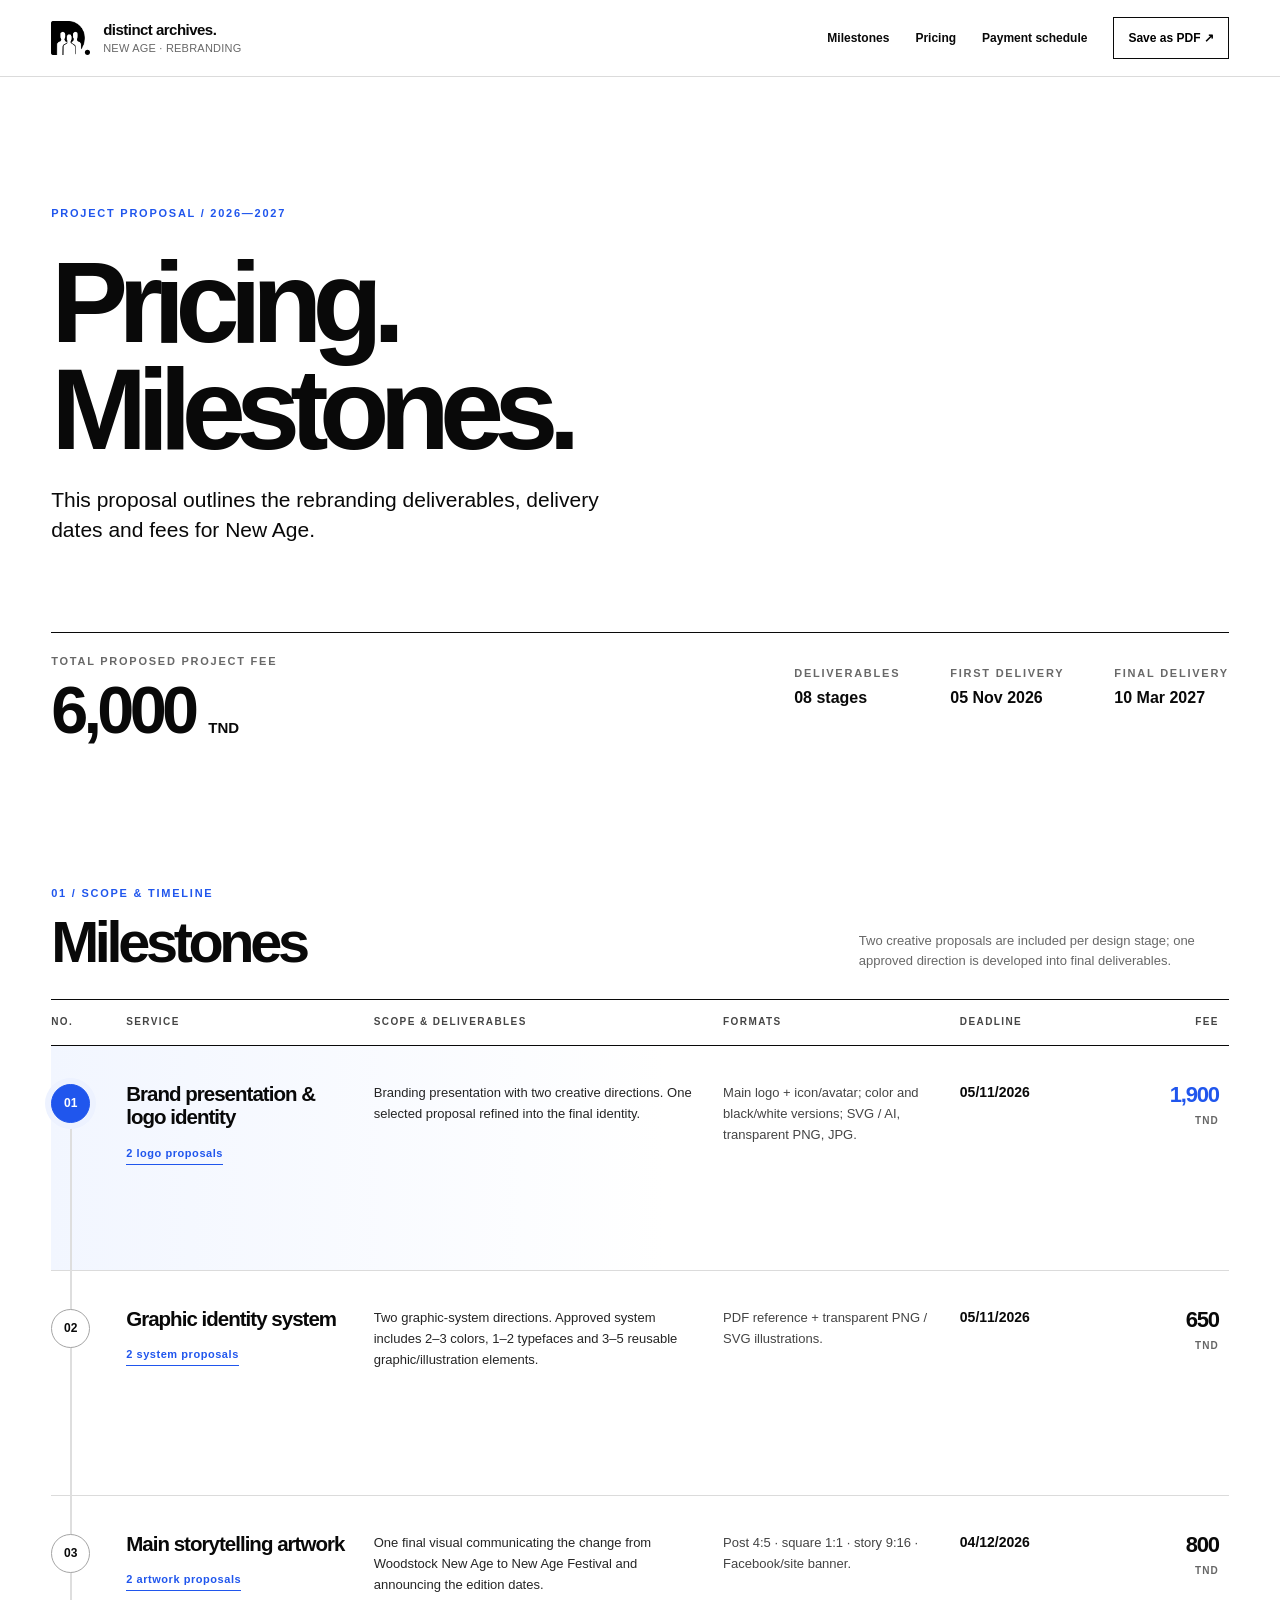
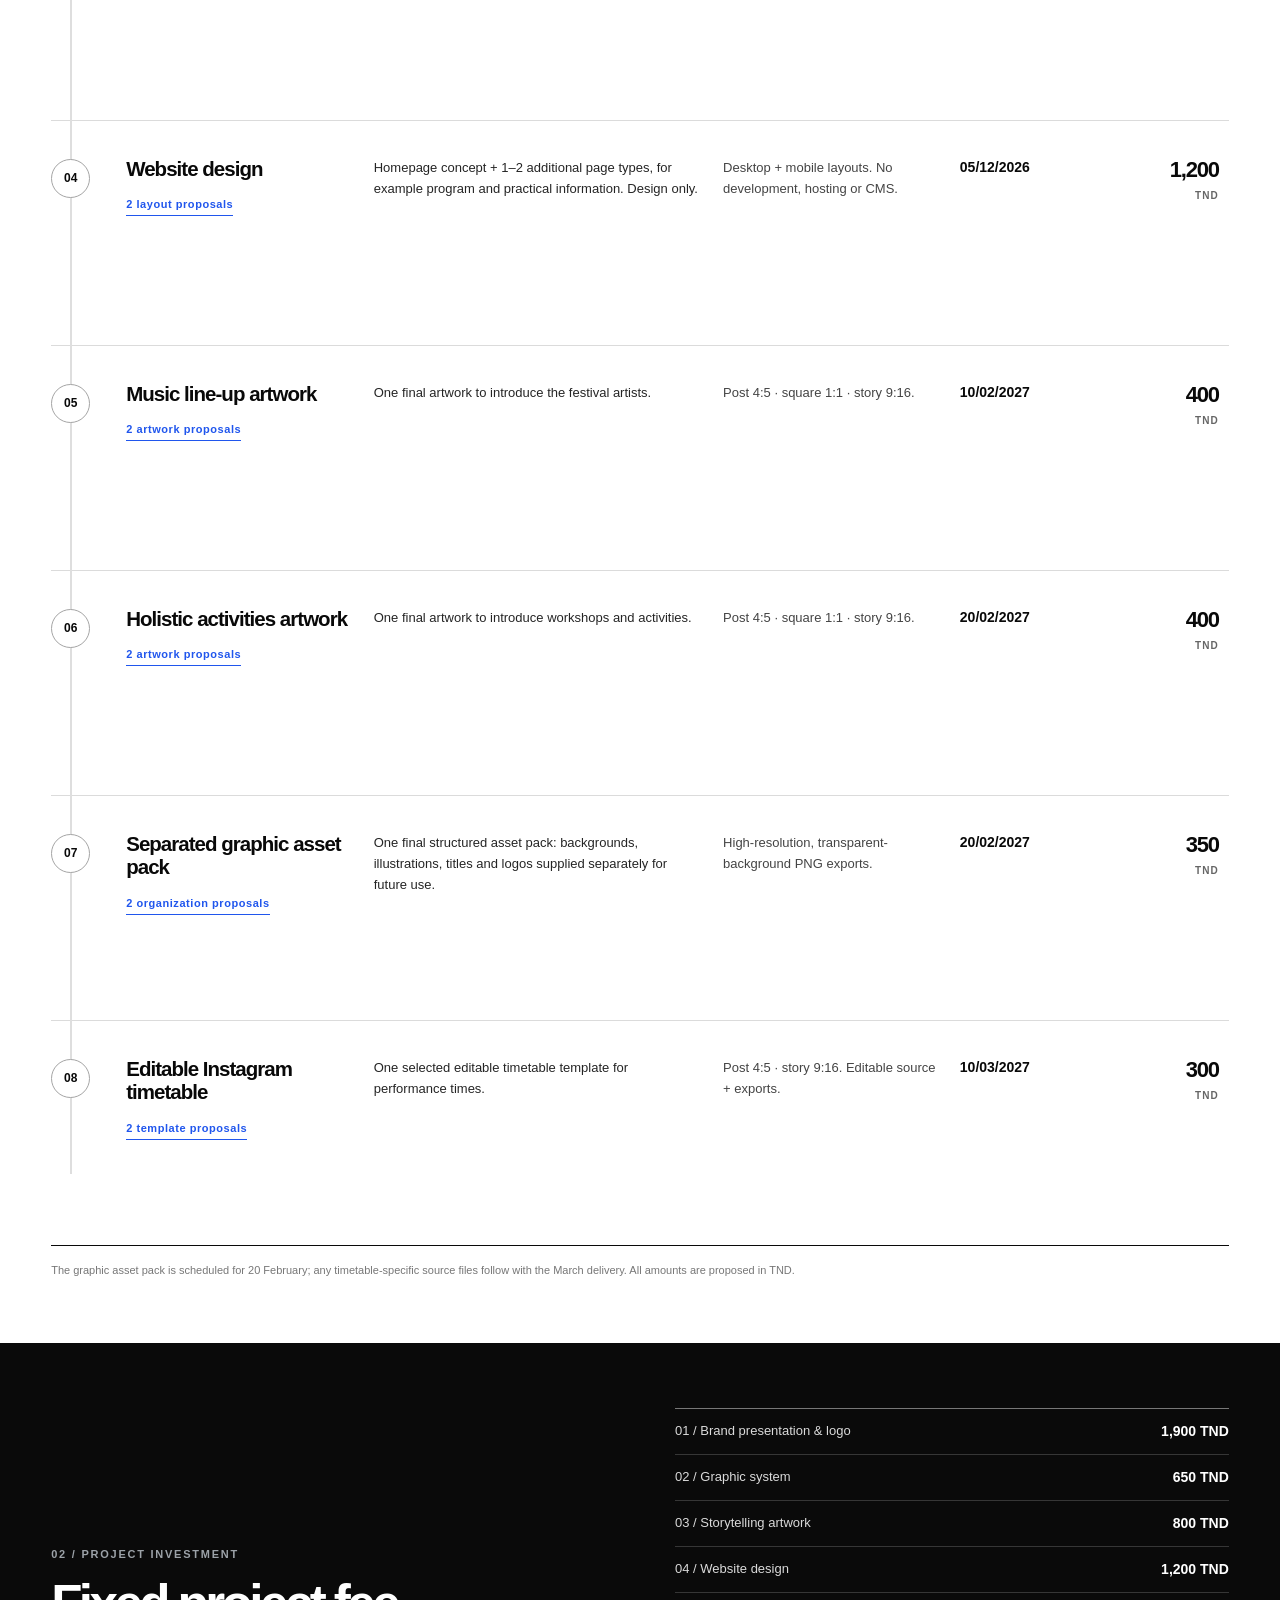
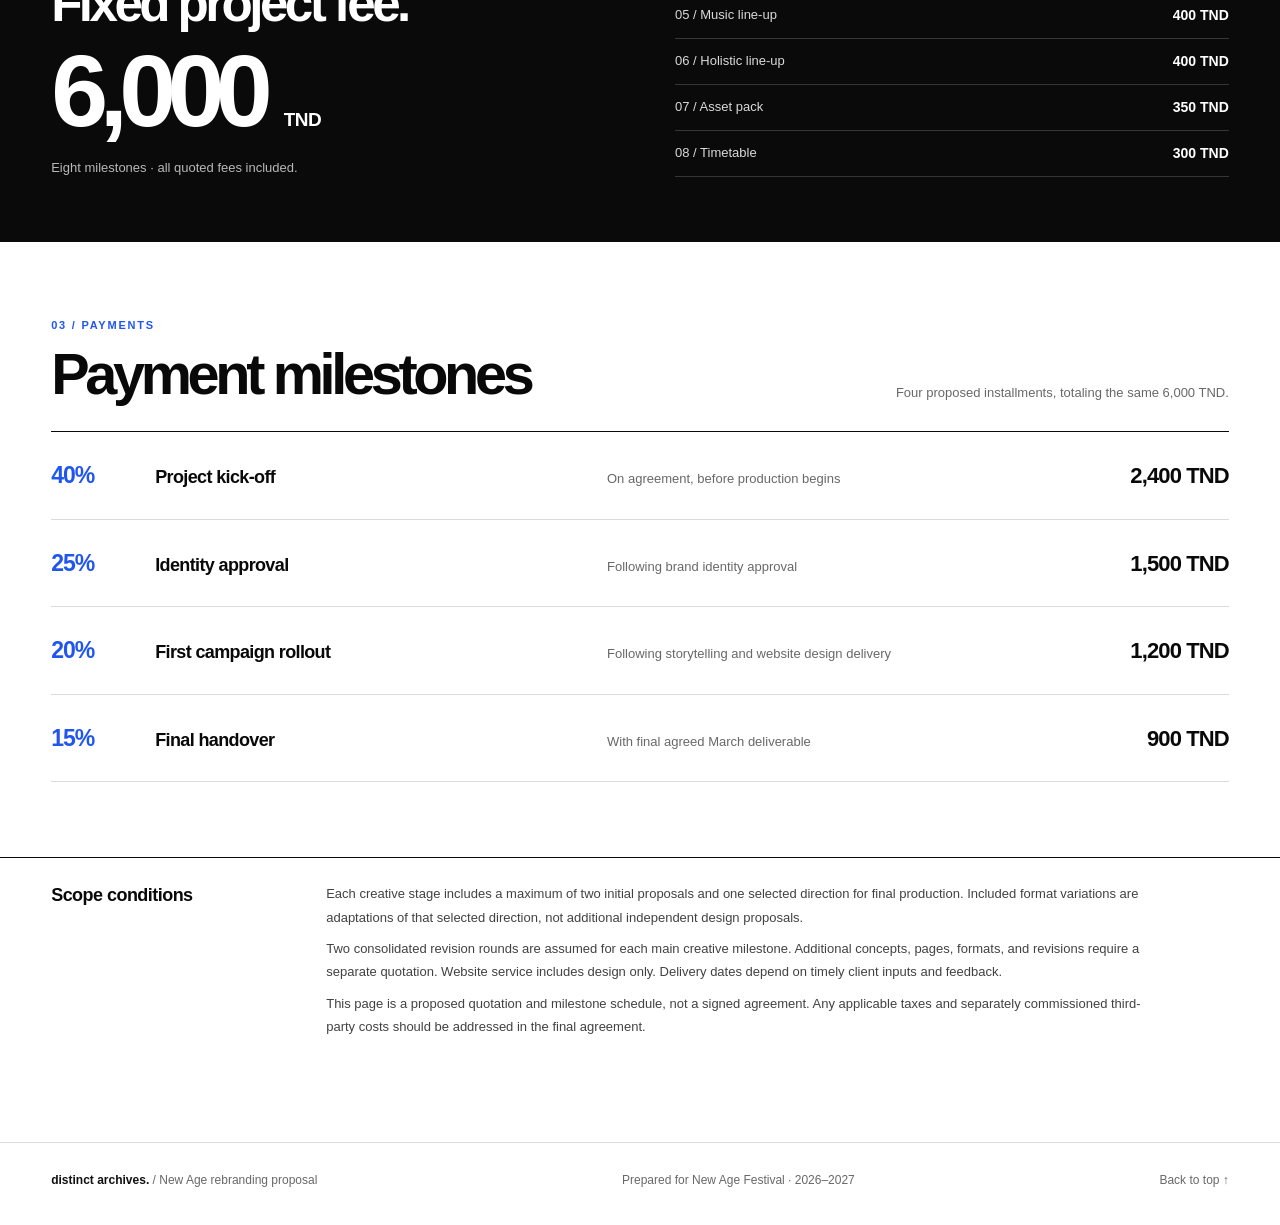
==== new-age/index.html @ c5c5fa71 "Publish New Age client quotation and milestone timeline" ====
<!doctype html>
<html lang="en">
<head>
<meta charset="utf-8">
<meta name="viewport" content="width=device-width, initial-scale=1">
<meta name="theme-color" content="#ffffff">
<meta name="description" content="New Age rebranding project — quotation, eight milestones, deliverables, and payment schedule.">
<title>New Age — Pricing & Milestones | Distinct Archives</title>
<style>
:root{--ink:#090909;--white:#fff;--grey:#686868;--rule:#dbdbdb;--pale:#f7f7f7;--blue:#2056ed;--bluep:#eef3ff;--max:1390px}
*{box-sizing:border-box}html{scroll-behavior:smooth}body{margin:0;background:var(--white);color:var(--ink);font:15px/1.5 -apple-system,BlinkMacSystemFont,"Segoe UI",Arial,sans-serif;-webkit-font-smoothing:antialiased}a{color:inherit;text-decoration:none}a:focus-visible,button:focus-visible{outline:3px solid var(--blue);outline-offset:4px}button{font:inherit;cursor:pointer} .container{max-width:var(--max);padding:0 clamp(20px,4vw,58px);margin:0 auto}
.top{position:sticky;top:0;z-index:30;background:rgba(255,255,255,.96);backdrop-filter:blur(14px);border-bottom:1px solid var(--rule)}.top-inner{height:76px;display:flex;align-items:center;justify-content:space-between;gap:24px}.identity{display:flex;align-items:center;gap:13px;min-width:0}.logo{width:39px;height:39px;object-fit:contain}.identity-title{font-size:15px;font-weight:750;letter-spacing:-.035em;line-height:1.18}.identity-title small{display:block;color:var(--grey);font-weight:500;font-size:11px;letter-spacing:.02em;margin-top:3px}.toplinks{display:flex;align-items:center;gap:26px;font-size:12px;font-weight:650}.toplinks a:hover{color:var(--blue)}.outline-button{border:1px solid var(--ink);background:white;border-radius:0;padding:11px 14px;font-size:12px;font-weight:700}.outline-button:hover{background:var(--ink);color:white}
.hero{padding:clamp(65px,10vw,134px) 0 72px}.upper{font-size:11px;letter-spacing:.16em;font-weight:800;text-transform:uppercase}.blue{color:var(--blue)}.hero h1{font-size:clamp(58px,9vw,130px);line-height:.93;letter-spacing:-.085em;font-weight:780;margin:27px 0 22px}.intro{font-size:clamp(16px,2vw,21px);line-height:1.45;max-width:580px;margin:0}.hero-bottom{border-top:1px solid var(--ink);display:flex;align-items:stretch;justify-content:space-between;gap:25px;margin-top:86px;padding-top:20px}.hero-total strong{display:block;font-size:clamp(37px,5.2vw,73px);font-weight:780;letter-spacing:-.07em;line-height:1.02;margin-top:8px}.hero-total small{font-size:15px;letter-spacing:0;font-weight:600}.hero-meta{display:flex;gap:50px;padding-top:12px}.hero-meta strong{font-size:16px;display:block;margin-top:5px}.muted{color:var(--grey)}
.section{padding:68px 0 65px}.section-header{display:flex;align-items:end;justify-content:space-between;gap:24px;margin-bottom:28px}.section-header h2{font-size:clamp(35px,4.5vw,63px);line-height:1;letter-spacing:-.075em;font-weight:760;margin:12px 0 0}.section-header .hint{max-width:370px;font-size:13px;line-height:1.55;margin:0;color:var(--grey)}
.roadmap{border-top:1px solid var(--ink)}.table-head{display:grid;grid-template-columns:55px minmax(150px,1.05fr) minmax(210px,1.52fr) minmax(170px,1fr) 122px 117px;gap:20px;padding:15px 10px 16px 0;border-bottom:1px solid var(--ink);font-size:10px;line-height:1.35;letter-spacing:.14em;text-transform:uppercase;font-weight:800;color:#454545;position:sticky;top:76px;background:#fff;z-index:16}.table-head span:last-child{text-align:right}
.steps{position:relative}.steps:before{content:"";position:absolute;top:45px;left:19px;bottom:72px;width:2px;background:#dedede}.progress-track{position:absolute;top:45px;left:19px;width:2px;height:0;background:var(--blue);transition:height .12s linear;z-index:1}.milestone{display:grid;grid-template-columns:55px minmax(150px,1.05fr) minmax(210px,1.52fr) minmax(170px,1fr) 122px 117px;gap:20px;padding:36px 10px 38px 0;min-height:225px;align-items:start;border-bottom:1px solid var(--rule);scroll-margin-top:128px;transition:background .25s ease}.milestone.active{background:linear-gradient(90deg,#f2f6ff 0%,white 52%)}.milestone:last-child{border-bottom:1px solid var(--ink)}.step-no{position:relative;display:flex;align-items:start;justify-content:start;z-index:2;padding-top:2px}.step-dot{border:1.5px solid #a5a5a5;width:39px;height:39px;border-radius:50%;display:flex;align-items:center;justify-content:center;background:#fff;font-weight:750;font-size:12px;transition:all .25s}.milestone.active .step-dot{background:var(--blue);color:#fff;border-color:var(--blue);box-shadow:0 0 0 6px #edf2ff}.step-title{font-size:clamp(18px,1.6vw,23px);line-height:1.16;letter-spacing:-.047em;font-weight:750;margin:0 0 12px}.proposal-label{display:inline-block;color:var(--blue);font-size:11px;letter-spacing:.05em;font-weight:750;border-bottom:1px solid var(--blue);padding-bottom:2px}.step-copy{font-size:13px;line-height:1.65;color:#252525;margin:0}.step-copy p{margin:0 0 9px}.step-copy p:last-child{margin-bottom:0}.format-copy{font-size:13px;line-height:1.65;color:#444}.date{font-size:14px;font-weight:700;font-variant-numeric:tabular-nums}.fee{text-align:right;font-variant-numeric:tabular-nums;font-size:22px;line-height:1.2;letter-spacing:-.055em;font-weight:780}.fee small{display:block;font-size:10px;letter-spacing:.11em;color:#666;font-weight:650;margin-top:7px}.milestone.active .fee{color:var(--blue)}.small-note{font-size:11px;color:#777;margin:16px 0 0}
.budget{padding:65px 0;background:#0a0a0a;color:#fff}.budget .upper{color:#9ca2a8}.budget-inner{display:grid;grid-template-columns:1fr 1fr;gap:70px;align-items:end}.budget h2{font-size:clamp(35px,4vw,55px);letter-spacing:-.07em;font-weight:750;line-height:1.02;margin:15px 0 10px}.budget-number{font-size:clamp(65px,8vw,110px);font-weight:800;letter-spacing:-.085em;line-height:1}.budget-number small{font-size:19px;letter-spacing:-.025em}.budget .subtitle{color:#b8b8b8;font-size:13px;margin:15px 0 0}.budget-items{border-top:1px solid #777}.budget-item{display:flex;justify-content:space-between;gap:24px;padding:12px 0;border-bottom:1px solid #363636;font-size:13px}.budget-item strong{font-size:14px;white-space:nowrap}.budget-item span:first-child{color:#dadada}
.payments{padding:75px 0}.pay-grid{border-top:1px solid var(--ink)}.payrow{display:grid;grid-template-columns:80px 1fr 1fr 170px;gap:24px;align-items:baseline;padding:26px 0;border-bottom:1px solid var(--rule)}.paypct{font-size:23px;font-weight:750;letter-spacing:-.045em;color:var(--blue)}.payname{font-size:18px;font-weight:750;letter-spacing:-.035em}.paydesc{font-size:13px;color:var(--grey)}.payamount{text-align:right;font-size:22px;font-weight:750;letter-spacing:-.04em;font-variant-numeric:tabular-nums}.terms{padding:0 0 95px}.terms .container{border-top:1px solid var(--ink);padding-top:24px}.terms-row{display:grid;grid-template-columns:240px 1fr;gap:35px}.terms-title{font-size:18px;font-weight:750;letter-spacing:-.03em}.terms-body{color:#424242;max-width:820px;font-size:13px;line-height:1.8}.terms-body p{margin:0 0 8px}.footer{border-top:1px solid var(--rule);padding:28px 0 36px;font-size:12px;color:var(--grey)}.footer-inner{display:flex;justify-content:space-between;flex-wrap:wrap;gap:15px}.footer strong{color:#111}.footer a:hover{color:var(--blue)}
@media(max-width:1100px){.table-head,.milestone{grid-template-columns:45px minmax(130px,1.02fr) minmax(180px,1.48fr) minmax(145px,1fr) 100px 95px;gap:12px}.fee{font-size:19px}.steps:before,.progress-track{left:18px}.step-dot{width:36px;height:36px}}
@media(max-width:800px){.toplinks a{display:none}.hero{padding:78px 0 54px}.hero-bottom{margin-top:53px;flex-direction:column;gap:19px}.hero-meta{gap:22px}.table-head{display:none}.milestone{grid-template-columns:48px minmax(0,1fr) 125px;grid-template-areas:"no name price" "no details details" "no formats date";min-height:0;gap:12px 14px;padding:26px 0}.step-no{grid-area:no}.step-name{grid-area:name}.step-details{grid-area:details}.step-formats{grid-area:formats}.step-date{grid-area:date;text-align:right}.step-title{font-size:21px}.fee{grid-area:price;font-size:21px}.steps:before,.progress-track{left:18px}.step-dot{width:37px;height:37px}.date{font-size:13px}.section-header{align-items:start}.budget-inner{grid-template-columns:1fr;gap:30px}.payrow{grid-template-columns:65px 1fr 110px;gap:12px}.paydesc{grid-column:2;grid-row:2}.payamount{grid-column:3;grid-row:1/3}.terms-row{grid-template-columns:1fr;gap:13px}}
@media(max-width:480px){.container{padding:0 18px}.identity-title{font-size:13px}.outline-button{padding:9px;font-size:10px}.hero h1{font-size:clamp(46px,12vw,67px)}.hero-meta{flex-wrap:wrap}.section{padding:53px 0}.section-header{display:block}.section-header .hint{margin-top:12px}.milestone{grid-template-columns:44px minmax(0,1fr) 91px;column-gap:9px}.step-title{font-size:19px}.step-copy,.format-copy{font-size:12px}.fee{font-size:17px}.payrow{grid-template-columns:56px 1fr 85px;gap:9px}.payamount{font-size:16px}.payname{font-size:16px}.budget-number{font-size:67px}}
@media(prefers-reduced-motion:reduce){html{scroll-behavior:auto}.progress-track,.step-dot,.milestone{transition:none}}
@media print{.top,.outline-button{display:none!important}.hero{padding:15px 0 26px}.hero h1{font-size:54px}.hero-bottom{margin-top:22px}.section{padding:15px 0}.section-header h2{font-size:32px}.table-head{position:static}.milestone{break-inside:avoid;min-height:0;padding:14px 0}.budget{print-color-adjust:exact;-webkit-print-color-adjust:exact;padding:20px 0}.payments{padding:22px 0}.terms{padding:12px 0}.steps:before,.progress-track{display:none}.footer{padding:12px 0}.proposal-label{color:var(--ink)}body{font-size:12px}}
</style>
</head>
<body>
<header class="top"><div class="container top-inner"><a class="identity" href="#top" aria-label="Distinct Archives — New Age proposal"><img class="logo" src="[data-uri]" alt="Distinct Archives logo"><span class="identity-title">distinct archives.<small>NEW AGE · REBRANDING</small></span></a><nav class="toplinks" aria-label="Sections"><a href="#milestones">Milestones</a><a href="#investment">Pricing</a><a href="#payments">Payment schedule</a><button class="outline-button" type="button" onclick="window.print()">Save as PDF ↗</button></nav></div></header>
<main id="top">
<section class="hero"><div class="container"><div class="upper blue">Project proposal / 2026—2027</div><h1>Pricing.<br>Milestones.</h1><p class="intro">This proposal outlines the rebranding deliverables, delivery dates and fees for New Age.</p><div class="hero-bottom"><div class="hero-total"><div class="upper muted">Total proposed project fee</div><strong>6,000 <small>TND</small></strong></div><div class="hero-meta"><div><div class="upper muted">Deliverables</div><strong>08 stages</strong></div><div><div class="upper muted">First delivery</div><strong>05 Nov 2026</strong></div><div><div class="upper muted">Final delivery</div><strong>10 Mar 2027</strong></div></div></div></div></section>
<section class="section" id="milestones"><div class="container"><div class="section-header"><div><div class="upper blue">01 / Scope & timeline</div><h2>Milestones</h2></div><p class="hint">Two creative proposals are included per design stage; one approved direction is developed into final deliverables.</p></div>
<div class="roadmap"><div class="table-head" aria-hidden="true"><span>No.</span><span>Service</span><span>Scope &amp; deliverables</span><span>Formats</span><span>Deadline</span><span>Fee</span></div><div class="steps" id="steps"><div class="progress-track" id="progressTrack" aria-hidden="true"></div>
<article class="milestone" id="m01"><div class="step-no"><div class="step-dot">01</div></div><div class="step-name"><h3 class="step-title">Brand presentation & logo identity</h3><span class="proposal-label">2 logo proposals</span></div><div class="step-details step-copy"><p>Branding presentation with two creative directions. One selected proposal refined into the final identity.</p></div><div class="step-formats format-copy">Main logo + icon/avatar; color and black/white versions; SVG / AI, transparent PNG, JPG.</div><div class="step-date date">05/11/2026</div><div class="fee">1,900<small>TND</small></div></article>
<article class="milestone" id="m02"><div class="step-no"><div class="step-dot">02</div></div><div class="step-name"><h3 class="step-title">Graphic identity system</h3><span class="proposal-label">2 system proposals</span></div><div class="step-details step-copy"><p>Two graphic-system directions. Approved system includes 2–3 colors, 1–2 typefaces and 3–5 reusable graphic/illustration elements.</p></div><div class="step-formats format-copy">PDF reference + transparent PNG / SVG illustrations.</div><div class="step-date date">05/11/2026</div><div class="fee">650<small>TND</small></div></article>
<article class="milestone" id="m03"><div class="step-no"><div class="step-dot">03</div></div><div class="step-name"><h3 class="step-title">Main storytelling artwork</h3><span class="proposal-label">2 artwork proposals</span></div><div class="step-details step-copy"><p>One final visual communicating the change from Woodstock New Age to New Age Festival and announcing the edition dates.</p></div><div class="step-formats format-copy">Post 4:5 · square 1:1 · story 9:16 · Facebook/site banner.</div><div class="step-date date">04/12/2026</div><div class="fee">800<small>TND</small></div></article>
<article class="milestone" id="m04"><div class="step-no"><div class="step-dot">04</div></div><div class="step-name"><h3 class="step-title">Website design</h3><span class="proposal-label">2 layout proposals</span></div><div class="step-details step-copy"><p>Homepage concept + 1–2 additional page types, for example program and practical information. Design only.</p></div><div class="step-formats format-copy">Desktop + mobile layouts. No development, hosting or CMS.</div><div class="step-date date">05/12/2026</div><div class="fee">1,200<small>TND</small></div></article>
<article class="milestone" id="m05"><div class="step-no"><div class="step-dot">05</div></div><div class="step-name"><h3 class="step-title">Music line-up artwork</h3><span class="proposal-label">2 artwork proposals</span></div><div class="step-details step-copy"><p>One final artwork to introduce the festival artists.</p></div><div class="step-formats format-copy">Post 4:5 · square 1:1 · story 9:16.</div><div class="step-date date">10/02/2027</div><div class="fee">400<small>TND</small></div></article>
<article class="milestone" id="m06"><div class="step-no"><div class="step-dot">06</div></div><div class="step-name"><h3 class="step-title">Holistic activities artwork</h3><span class="proposal-label">2 artwork proposals</span></div><div class="step-details step-copy"><p>One final artwork to introduce workshops and activities.</p></div><div class="step-formats format-copy">Post 4:5 · square 1:1 · story 9:16.</div><div class="step-date date">20/02/2027</div><div class="fee">400<small>TND</small></div></article>
<article class="milestone" id="m07"><div class="step-no"><div class="step-dot">07</div></div><div class="step-name"><h3 class="step-title">Separated graphic asset pack</h3><span class="proposal-label">2 organization proposals</span></div><div class="step-details step-copy"><p>One final structured asset pack: backgrounds, illustrations, titles and logos supplied separately for future use.</p></div><div class="step-formats format-copy">High-resolution, transparent-background PNG exports.</div><div class="step-date date">20/02/2027</div><div class="fee">350<small>TND</small></div></article>
<article class="milestone" id="m08"><div class="step-no"><div class="step-dot">08</div></div><div class="step-name"><h3 class="step-title">Editable Instagram timetable</h3><span class="proposal-label">2 template proposals</span></div><div class="step-details step-copy"><p>One selected editable timetable template for performance times.</p></div><div class="step-formats format-copy">Post 4:5 · story 9:16. Editable source + exports.</div><div class="step-date date">10/03/2027</div><div class="fee">300<small>TND</small></div></article>
</div></div><p class="small-note">The graphic asset pack is scheduled for 20 February; any timetable-specific source files follow with the March delivery. All amounts are proposed in TND.</p></div></section>
<section class="budget" id="investment"><div class="container budget-inner"><div><div class="upper">02 / Project investment</div><h2>Fixed project fee.</h2><div class="budget-number">6,000 <small>TND</small></div><p class="subtitle">Eight milestones · all quoted fees included.</p></div><div class="budget-items"><div class="budget-item"><span>01 / Brand presentation & logo</span><strong>1,900 TND</strong></div><div class="budget-item"><span>02 / Graphic system</span><strong>650 TND</strong></div><div class="budget-item"><span>03 / Storytelling artwork</span><strong>800 TND</strong></div><div class="budget-item"><span>04 / Website design</span><strong>1,200 TND</strong></div><div class="budget-item"><span>05 / Music line-up</span><strong>400 TND</strong></div><div class="budget-item"><span>06 / Holistic line-up</span><strong>400 TND</strong></div><div class="budget-item"><span>07 / Asset pack</span><strong>350 TND</strong></div><div class="budget-item"><span>08 / Timetable</span><strong>300 TND</strong></div></div></div></section>
<section class="payments" id="payments"><div class="container"><div class="section-header"><div><div class="upper blue">03 / Payments</div><h2>Payment milestones</h2></div><p class="hint">Four proposed installments, totaling the same 6,000 TND.</p></div><div class="pay-grid"><div class="payrow"><div class="paypct">40%</div><div class="payname">Project kick-off</div><div class="paydesc">On agreement, before production begins</div><div class="payamount">2,400 TND</div></div><div class="payrow"><div class="paypct">25%</div><div class="payname">Identity approval</div><div class="paydesc">Following brand identity approval</div><div class="payamount">1,500 TND</div></div><div class="payrow"><div class="paypct">20%</div><div class="payname">First campaign rollout</div><div class="paydesc">Following storytelling and website design delivery</div><div class="payamount">1,200 TND</div></div><div class="payrow"><div class="paypct">15%</div><div class="payname">Final handover</div><div class="paydesc">With final agreed March deliverable</div><div class="payamount">900 TND</div></div></div></div></section>
<section class="terms" id="terms"><div class="container"><div class="terms-row"><div class="terms-title">Scope conditions</div><div class="terms-body"><p>Each creative stage includes a maximum of two initial proposals and one selected direction for final production. Included format variations are adaptations of that selected direction, not additional independent design proposals.</p><p>Two consolidated revision rounds are assumed for each main creative milestone. Additional concepts, pages, formats, and revisions require a separate quotation. Website service includes design only. Delivery dates depend on timely client inputs and feedback.</p><p>This page is a proposed quotation and milestone schedule, not a signed agreement. Any applicable taxes and separately commissioned third-party costs should be addressed in the final agreement.</p></div></div></div></section>
</main><footer class="footer"><div class="container footer-inner"><span><strong>distinct archives.</strong> / New Age rebranding proposal</span><span>Prepared for New Age Festival · 2026–2027</span><a href="#top">Back to top ↑</a></div></footer>
<script>
(function(){
const milestones=Array.from(document.querySelectorAll('.milestone'));
const track=document.getElementById('progressTrack');
const wrapper=document.getElementById('steps');
function update(){
  const focus=Math.min(window.innerHeight*.46,400);
  let active=0;
  for(let i=0;i<milestones.length;i++) {if(milestones[i].getBoundingClientRect().top<=focus)active=i;}
  if(milestones[0].getBoundingClientRect().top>focus)active=0;
  milestones.forEach((el,i)=>el.classList.toggle('active',i===active));
  const top=wrapper.getBoundingClientRect().top+window.scrollY;
  const first=milestones[0].querySelector('.step-dot');
  const activeDot=milestones[active].querySelector('.step-dot');
  const fy=(first.getBoundingClientRect().top+window.scrollY+first.offsetHeight/2)-top;
  const ay=(activeDot.getBoundingClientRect().top+window.scrollY+activeDot.offsetHeight/2)-top;
  track.style.top=fy+'px';
  track.style.height=Math.max(0,ay-fy)+'px';
}
let pending=false;
function schedule(){if(pending)return;pending=true;requestAnimationFrame(()=>{update();pending=false;});}
window.addEventListener('scroll',schedule,{passive:true});window.addEventListener('resize',schedule);window.addEventListener('load',update);update();
})();
</script>
</body></html>
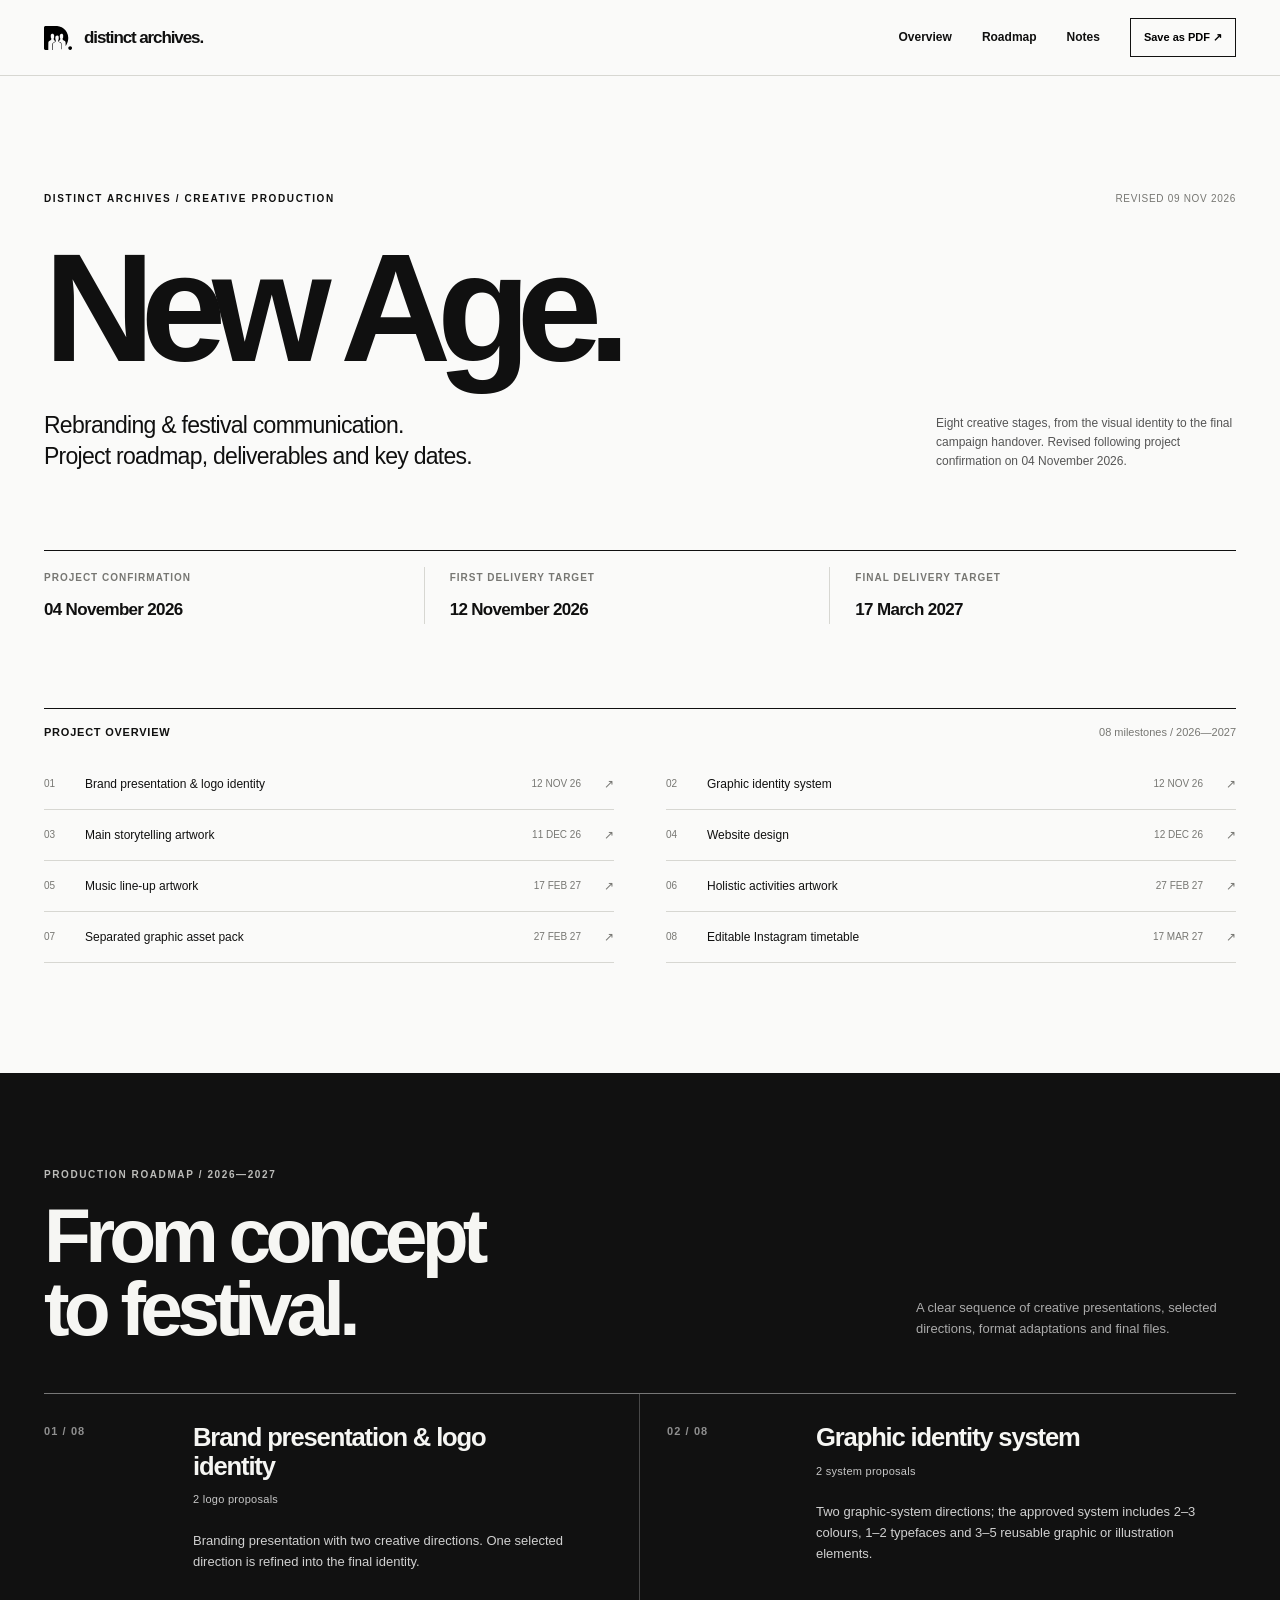
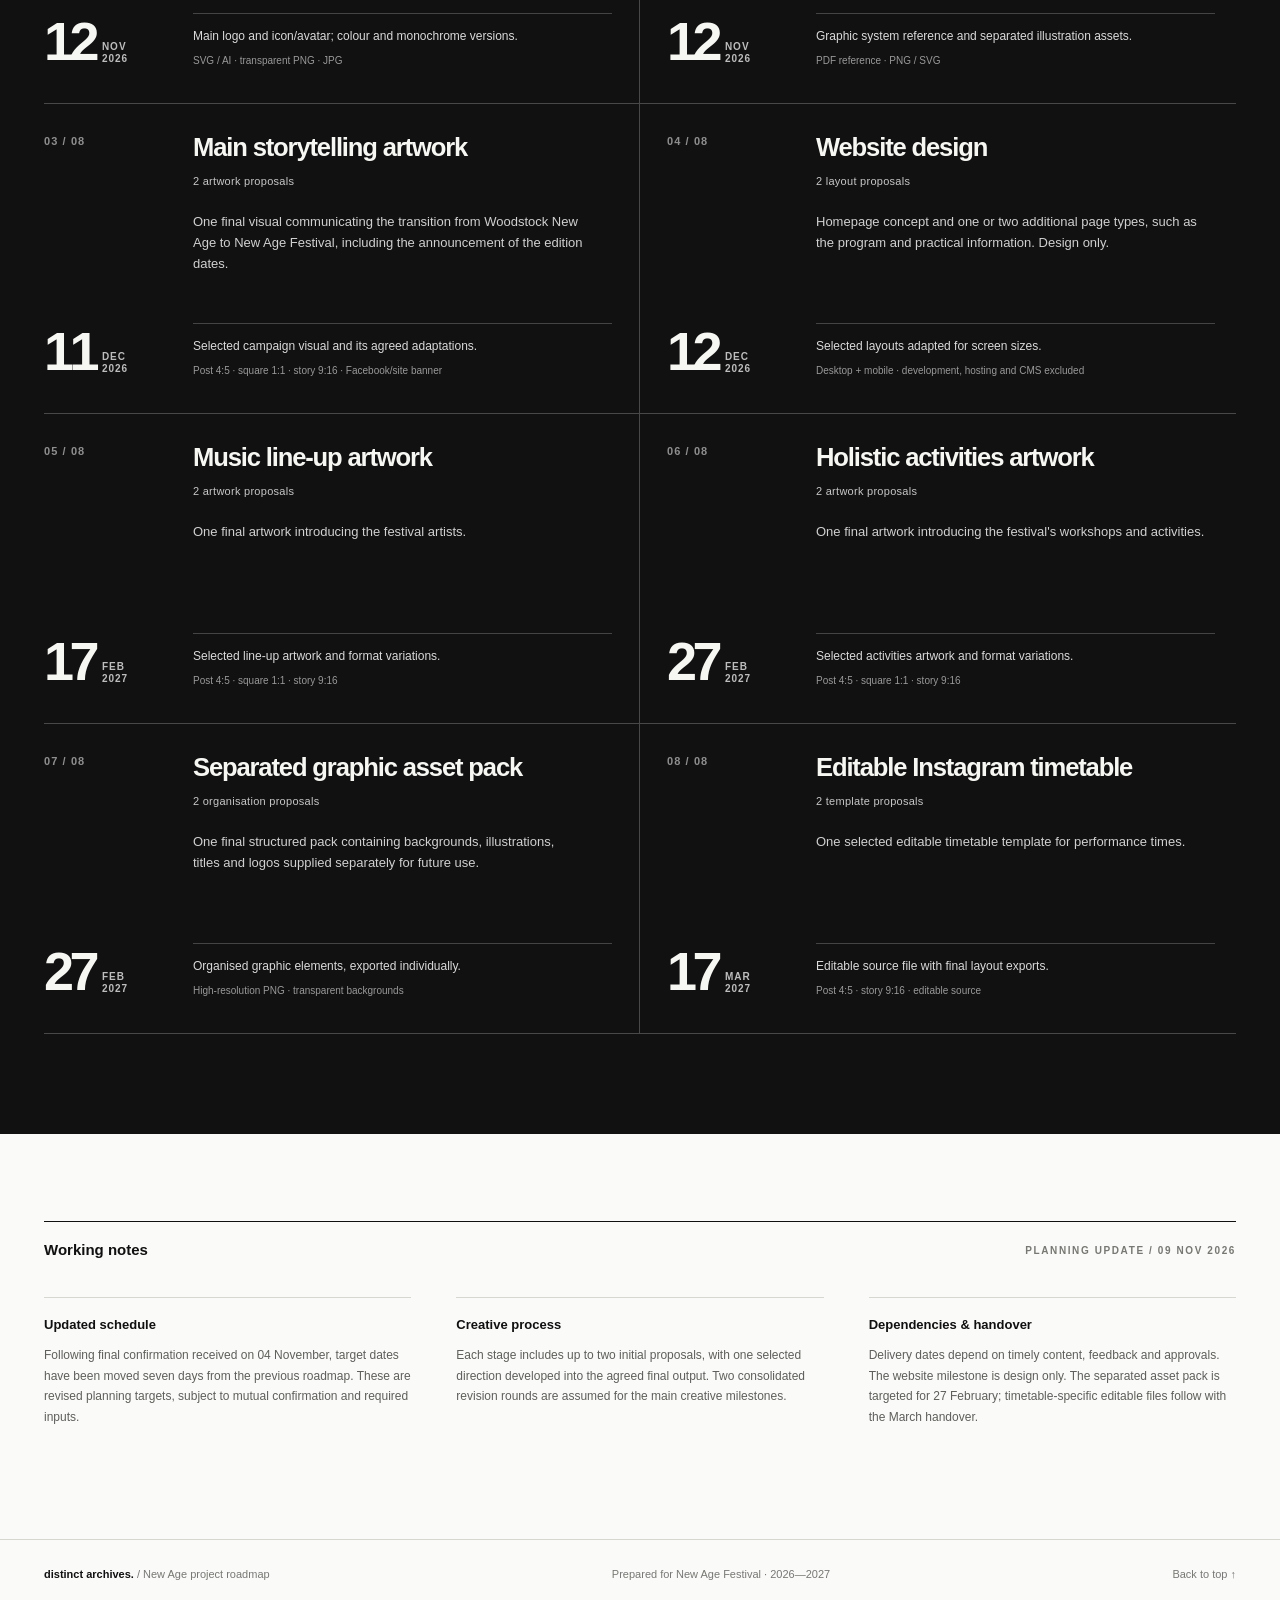
==== commit 9e645c92: "Replace New Age quotation with price-free revised 8-stage timeline inspired by Ricche le Mura layout" ====
--- a/new-age/index.html
+++ b/new-age/index.html
@@ -2,68 +2,90 @@
 <html lang="en">
 <head>
 <meta charset="utf-8">
-<meta name="viewport" content="width=device-width, initial-scale=1">
-<meta name="theme-color" content="#ffffff">
-<meta name="description" content="New Age rebranding project — quotation, eight milestones, deliverables, and payment schedule.">
-<title>New Age — Pricing & Milestones | Distinct Archives</title>
+<meta name="viewport" content="width=device-width,initial-scale=1,viewport-fit=cover">
+<meta name="theme-color" content="#fafaf9">
+<meta name="robots" content="noindex,nofollow">
+<meta name="description" content="New Age Festival rebranding — revised production roadmap and creative delivery milestones, 2026–2027.">
+<title>New Age — Project Roadmap | Distinct Archives</title>
 <style>
-:root{--ink:#090909;--white:#fff;--grey:#686868;--rule:#dbdbdb;--pale:#f7f7f7;--blue:#2056ed;--bluep:#eef3ff;--max:1390px}
-*{box-sizing:border-box}html{scroll-behavior:smooth}body{margin:0;background:var(--white);color:var(--ink);font:15px/1.5 -apple-system,BlinkMacSystemFont,"Segoe UI",Arial,sans-serif;-webkit-font-smoothing:antialiased}a{color:inherit;text-decoration:none}a:focus-visible,button:focus-visible{outline:3px solid var(--blue);outline-offset:4px}button{font:inherit;cursor:pointer} .container{max-width:var(--max);padding:0 clamp(20px,4vw,58px);margin:0 auto}
-.top{position:sticky;top:0;z-index:30;background:rgba(255,255,255,.96);backdrop-filter:blur(14px);border-bottom:1px solid var(--rule)}.top-inner{height:76px;display:flex;align-items:center;justify-content:space-between;gap:24px}.identity{display:flex;align-items:center;gap:13px;min-width:0}.logo{width:39px;height:39px;object-fit:contain}.identity-title{font-size:15px;font-weight:750;letter-spacing:-.035em;line-height:1.18}.identity-title small{display:block;color:var(--grey);font-weight:500;font-size:11px;letter-spacing:.02em;margin-top:3px}.toplinks{display:flex;align-items:center;gap:26px;font-size:12px;font-weight:650}.toplinks a:hover{color:var(--blue)}.outline-button{border:1px solid var(--ink);background:white;border-radius:0;padding:11px 14px;font-size:12px;font-weight:700}.outline-button:hover{background:var(--ink);color:white}
-.hero{padding:clamp(65px,10vw,134px) 0 72px}.upper{font-size:11px;letter-spacing:.16em;font-weight:800;text-transform:uppercase}.blue{color:var(--blue)}.hero h1{font-size:clamp(58px,9vw,130px);line-height:.93;letter-spacing:-.085em;font-weight:780;margin:27px 0 22px}.intro{font-size:clamp(16px,2vw,21px);line-height:1.45;max-width:580px;margin:0}.hero-bottom{border-top:1px solid var(--ink);display:flex;align-items:stretch;justify-content:space-between;gap:25px;margin-top:86px;padding-top:20px}.hero-total strong{display:block;font-size:clamp(37px,5.2vw,73px);font-weight:780;letter-spacing:-.07em;line-height:1.02;margin-top:8px}.hero-total small{font-size:15px;letter-spacing:0;font-weight:600}.hero-meta{display:flex;gap:50px;padding-top:12px}.hero-meta strong{font-size:16px;display:block;margin-top:5px}.muted{color:var(--grey)}
-.section{padding:68px 0 65px}.section-header{display:flex;align-items:end;justify-content:space-between;gap:24px;margin-bottom:28px}.section-header h2{font-size:clamp(35px,4.5vw,63px);line-height:1;letter-spacing:-.075em;font-weight:760;margin:12px 0 0}.section-header .hint{max-width:370px;font-size:13px;line-height:1.55;margin:0;color:var(--grey)}
-.roadmap{border-top:1px solid var(--ink)}.table-head{display:grid;grid-template-columns:55px minmax(150px,1.05fr) minmax(210px,1.52fr) minmax(170px,1fr) 122px 117px;gap:20px;padding:15px 10px 16px 0;border-bottom:1px solid var(--ink);font-size:10px;line-height:1.35;letter-spacing:.14em;text-transform:uppercase;font-weight:800;color:#454545;position:sticky;top:76px;background:#fff;z-index:16}.table-head span:last-child{text-align:right}
-.steps{position:relative}.steps:before{content:"";position:absolute;top:45px;left:19px;bottom:72px;width:2px;background:#dedede}.progress-track{position:absolute;top:45px;left:19px;width:2px;height:0;background:var(--blue);transition:height .12s linear;z-index:1}.milestone{display:grid;grid-template-columns:55px minmax(150px,1.05fr) minmax(210px,1.52fr) minmax(170px,1fr) 122px 117px;gap:20px;padding:36px 10px 38px 0;min-height:225px;align-items:start;border-bottom:1px solid var(--rule);scroll-margin-top:128px;transition:background .25s ease}.milestone.active{background:linear-gradient(90deg,#f2f6ff 0%,white 52%)}.milestone:last-child{border-bottom:1px solid var(--ink)}.step-no{position:relative;display:flex;align-items:start;justify-content:start;z-index:2;padding-top:2px}.step-dot{border:1.5px solid #a5a5a5;width:39px;height:39px;border-radius:50%;display:flex;align-items:center;justify-content:center;background:#fff;font-weight:750;font-size:12px;transition:all .25s}.milestone.active .step-dot{background:var(--blue);color:#fff;border-color:var(--blue);box-shadow:0 0 0 6px #edf2ff}.step-title{font-size:clamp(18px,1.6vw,23px);line-height:1.16;letter-spacing:-.047em;font-weight:750;margin:0 0 12px}.proposal-label{display:inline-block;color:var(--blue);font-size:11px;letter-spacing:.05em;font-weight:750;border-bottom:1px solid var(--blue);padding-bottom:2px}.step-copy{font-size:13px;line-height:1.65;color:#252525;margin:0}.step-copy p{margin:0 0 9px}.step-copy p:last-child{margin-bottom:0}.format-copy{font-size:13px;line-height:1.65;color:#444}.date{font-size:14px;font-weight:700;font-variant-numeric:tabular-nums}.fee{text-align:right;font-variant-numeric:tabular-nums;font-size:22px;line-height:1.2;letter-spacing:-.055em;font-weight:780}.fee small{display:block;font-size:10px;letter-spacing:.11em;color:#666;font-weight:650;margin-top:7px}.milestone.active .fee{color:var(--blue)}.small-note{font-size:11px;color:#777;margin:16px 0 0}
-.budget{padding:65px 0;background:#0a0a0a;color:#fff}.budget .upper{color:#9ca2a8}.budget-inner{display:grid;grid-template-columns:1fr 1fr;gap:70px;align-items:end}.budget h2{font-size:clamp(35px,4vw,55px);letter-spacing:-.07em;font-weight:750;line-height:1.02;margin:15px 0 10px}.budget-number{font-size:clamp(65px,8vw,110px);font-weight:800;letter-spacing:-.085em;line-height:1}.budget-number small{font-size:19px;letter-spacing:-.025em}.budget .subtitle{color:#b8b8b8;font-size:13px;margin:15px 0 0}.budget-items{border-top:1px solid #777}.budget-item{display:flex;justify-content:space-between;gap:24px;padding:12px 0;border-bottom:1px solid #363636;font-size:13px}.budget-item strong{font-size:14px;white-space:nowrap}.budget-item span:first-child{color:#dadada}
-.payments{padding:75px 0}.pay-grid{border-top:1px solid var(--ink)}.payrow{display:grid;grid-template-columns:80px 1fr 1fr 170px;gap:24px;align-items:baseline;padding:26px 0;border-bottom:1px solid var(--rule)}.paypct{font-size:23px;font-weight:750;letter-spacing:-.045em;color:var(--blue)}.payname{font-size:18px;font-weight:750;letter-spacing:-.035em}.paydesc{font-size:13px;color:var(--grey)}.payamount{text-align:right;font-size:22px;font-weight:750;letter-spacing:-.04em;font-variant-numeric:tabular-nums}.terms{padding:0 0 95px}.terms .container{border-top:1px solid var(--ink);padding-top:24px}.terms-row{display:grid;grid-template-columns:240px 1fr;gap:35px}.terms-title{font-size:18px;font-weight:750;letter-spacing:-.03em}.terms-body{color:#424242;max-width:820px;font-size:13px;line-height:1.8}.terms-body p{margin:0 0 8px}.footer{border-top:1px solid var(--rule);padding:28px 0 36px;font-size:12px;color:var(--grey)}.footer-inner{display:flex;justify-content:space-between;flex-wrap:wrap;gap:15px}.footer strong{color:#111}.footer a:hover{color:var(--blue)}
-@media(max-width:1100px){.table-head,.milestone{grid-template-columns:45px minmax(130px,1.02fr) minmax(180px,1.48fr) minmax(145px,1fr) 100px 95px;gap:12px}.fee{font-size:19px}.steps:before,.progress-track{left:18px}.step-dot{width:36px;height:36px}}
-@media(max-width:800px){.toplinks a{display:none}.hero{padding:78px 0 54px}.hero-bottom{margin-top:53px;flex-direction:column;gap:19px}.hero-meta{gap:22px}.table-head{display:none}.milestone{grid-template-columns:48px minmax(0,1fr) 125px;grid-template-areas:"no name price" "no details details" "no formats date";min-height:0;gap:12px 14px;padding:26px 0}.step-no{grid-area:no}.step-name{grid-area:name}.step-details{grid-area:details}.step-formats{grid-area:formats}.step-date{grid-area:date;text-align:right}.step-title{font-size:21px}.fee{grid-area:price;font-size:21px}.steps:before,.progress-track{left:18px}.step-dot{width:37px;height:37px}.date{font-size:13px}.section-header{align-items:start}.budget-inner{grid-template-columns:1fr;gap:30px}.payrow{grid-template-columns:65px 1fr 110px;gap:12px}.paydesc{grid-column:2;grid-row:2}.payamount{grid-column:3;grid-row:1/3}.terms-row{grid-template-columns:1fr;gap:13px}}
-@media(max-width:480px){.container{padding:0 18px}.identity-title{font-size:13px}.outline-button{padding:9px;font-size:10px}.hero h1{font-size:clamp(46px,12vw,67px)}.hero-meta{flex-wrap:wrap}.section{padding:53px 0}.section-header{display:block}.section-header .hint{margin-top:12px}.milestone{grid-template-columns:44px minmax(0,1fr) 91px;column-gap:9px}.step-title{font-size:19px}.step-copy,.format-copy{font-size:12px}.fee{font-size:17px}.payrow{grid-template-columns:56px 1fr 85px;gap:9px}.payamount{font-size:16px}.payname{font-size:16px}.budget-number{font-size:67px}}
-@media(prefers-reduced-motion:reduce){html{scroll-behavior:auto}.progress-track,.step-dot,.milestone{transition:none}}
-@media print{.top,.outline-button{display:none!important}.hero{padding:15px 0 26px}.hero h1{font-size:54px}.hero-bottom{margin-top:22px}.section{padding:15px 0}.section-header h2{font-size:32px}.table-head{position:static}.milestone{break-inside:avoid;min-height:0;padding:14px 0}.budget{print-color-adjust:exact;-webkit-print-color-adjust:exact;padding:20px 0}.payments{padding:22px 0}.terms{padding:12px 0}.steps:before,.progress-track{display:none}.footer{padding:12px 0}.proposal-label{color:var(--ink)}body{font-size:12px}}
+:root{--paper:#fafaf9;--ink:#101010;--gray:#777773;--line:#d7d7d2;--soft:#f1f1ed;--night:#111111;--nightline:#484848;--nightgray:#aaa;--blue:#2457e7}
+*,*::before,*::after{box-sizing:border-box}html{scroll-behavior:smooth;scroll-padding-top:96px}body{margin:0;background:var(--paper);color:var(--ink);font:14px/1.52 -apple-system,BlinkMacSystemFont,"Segoe UI",Arial,sans-serif;-webkit-font-smoothing:antialiased}a{color:inherit;text-decoration:none}button{font:inherit;cursor:pointer}img{display:block;max-width:100%}::selection{background:#d9d8d2;color:#111}a:focus-visible,button:focus-visible{outline:2px solid var(--blue);outline-offset:4px}.wrap{width:min(100% - 88px,1240px);margin:0 auto}
+.header{position:sticky;top:0;z-index:30;background:rgba(250,250,249,.98);border-bottom:1px solid var(--line)}.header-inner{display:flex;justify-content:space-between;align-items:center;gap:22px;min-height:75px}.brand{display:flex;align-items:center;gap:12px}.brand img{width:28px;height:28px}.brand strong{font-size:17px;font-weight:750;letter-spacing:-.065em}.nav{display:flex;align-items:center;gap:30px;font-size:12px;font-weight:650}.nav a{transition:opacity .2s}.nav a:hover{opacity:.55}.print-btn{border:1px solid #111;background:transparent;padding:10px 13px;font-size:11px;font-weight:700;white-space:nowrap;transition:background .2s,color .2s}.print-btn:hover{background:#111;color:white}
+.hero{padding-top:clamp(66px,9vw,123px);padding-bottom:64px}.eyebrow{font-size:10px;text-transform:uppercase;letter-spacing:.16em;font-weight:750}.muted{color:var(--gray)}.hero-top{display:flex;align-items:start;justify-content:space-between;gap:20px}.edition{font-size:10px;color:var(--gray);font-variant-numeric:tabular-nums;letter-spacing:.07em}.hero h1{font-size:clamp(76px,12vw,158px);font-weight:780;letter-spacing:-.092em;line-height:.88;margin:35px 0 33px}.hero-desc{display:grid;grid-template-columns:1.25fr .75fr;gap:45px;align-items:end}.hero-desc p{margin:0;font-size:clamp(17px,2.1vw,23px);max-width:555px;line-height:1.35;letter-spacing:-.032em}.hero-desc aside{justify-self:end;max-width:300px;color:#555;font-size:12px;line-height:1.6}.hero-meta{display:grid;grid-template-columns:1fr 1fr 1fr;border-top:1px solid var(--ink);margin-top:78px;padding-top:16px;gap:25px}.hero-meta>div{border-right:1px solid var(--line);padding:3px 15px 3px 0}.hero-meta>div:last-child{border:0}.meta-label{display:block;font-size:10px;text-transform:uppercase;letter-spacing:.1em;color:var(--gray);font-weight:700;margin-bottom:14px}.meta-value{font-size:17px;font-weight:650;letter-spacing:-.04em;line-height:1.25}
+.intro-index{padding:20px 0 110px}.intro-index-head{display:flex;align-items:center;justify-content:space-between;border-top:1px solid var(--ink);padding:15px 0 18px;font-size:11px}.intro-index-head strong{font-size:11px;text-transform:uppercase;letter-spacing:.07em}.intro-index-head span{color:var(--gray)}.overview{display:grid;grid-template-columns:1fr 1fr;gap:0 52px}.overview-item{display:grid;grid-template-columns:30px 1fr 96px 22px;gap:11px;align-items:center;min-height:51px;padding:7px 0;border-bottom:1px solid var(--line);font-size:12px;transition:padding .2s,color .2s}.overview-item:hover{padding-left:6px}.overview-index,.overview-time{font-size:10px;color:var(--gray);font-variant-numeric:tabular-nums}.overview-time{text-align:right}.overview-item .arrow{text-align:right;color:var(--gray)}
+.dark{background:var(--night);color:#f6f6f3}.schedule{padding:94px 0 100px}.section-heading{display:flex;align-items:end;justify-content:space-between;gap:40px;margin-bottom:48px}.section-heading .eyebrow{color:#bcbcb9}.section-heading h2{font-size:clamp(45px,6vw,81px);letter-spacing:-.075em;line-height:.95;margin:17px 0 0;font-weight:750}.section-heading p{max-width:320px;color:#aaa;font-size:13px;line-height:1.6;margin:0 0 5px}.timeline-grid{display:grid;grid-template-columns:repeat(2,minmax(0,1fr));border-top:1px solid #777}.phase{display:grid;grid-template-columns:126px 1fr;column-gap:23px;min-height:310px;padding:29px 21px 34px 0;border-bottom:1px solid var(--nightline);scroll-margin-top:103px}.phase:nth-child(odd){border-right:1px solid var(--nightline);padding-right:27px}.phase:nth-child(even){padding-left:27px}.phase-top{display:flex;flex-direction:column;justify-content:space-between;align-items:start}.phase-index{font-size:11px;color:#8f8f8f;letter-spacing:.1em;font-weight:700}.phase-date{display:flex;align-items:end;gap:7px;margin-bottom:3px;white-space:nowrap}.phase-date span:first-child{font-size:54px;line-height:.9;font-weight:620;letter-spacing:-.085em}.phase-date span:last-child{font-size:10px;line-height:1.25;color:#bdbdbd;letter-spacing:.1em;font-weight:750}.phase-info{display:flex;flex-direction:column;min-width:0}.phase h3{font-size:clamp(20px,2.0vw,27px);font-weight:650;letter-spacing:-.045em;line-height:1.12;margin:0 0 11px;max-width:350px}.proposal{color:#c7c7c7;font-size:11px;letter-spacing:.025em;margin:0 0 23px}.summary{color:#d0d0d0;font-size:13px;line-height:1.6;margin:0 0 20px;max-width:390px}.phase-bottom{border-top:1px solid #444;padding-top:13px;margin-top:auto}.phase-bottom p{font-size:12px;line-height:1.5;color:#dadada;margin:0 0 8px}.phase-bottom span{font-size:10px;color:#999;line-height:1.6;display:block}.phase:target{background:#1c1c1c;outline:0}
+.footnotes{padding:87px 0 112px}.notes-head{border-top:1px solid var(--ink);padding-top:17px;margin-bottom:35px;display:flex;align-items:center;justify-content:space-between;gap:30px}.notes-head h2{font-size:15px;margin:0}.notes-grid{display:grid;grid-template-columns:1fr 1fr 1fr;gap:45px}.notes-grid article{border-top:1px solid var(--line);padding-top:17px}.notes-grid h3{font-size:13px;font-weight:700;margin:0 0 11px}.notes-grid p{font-size:12px;line-height:1.7;color:#5e5e5a;margin:0}
+.footer{border-top:1px solid var(--line);padding:26px 0 45px}.footer-inner{display:flex;align-items:center;justify-content:space-between;flex-wrap:wrap;gap:17px;font-size:11px;color:var(--gray)}.footer strong{color:#111}
+@media(max-width:1070px){.phase{grid-template-columns:83px 1fr;column-gap:15px}.phase-date span:first-child{font-size:42px}.phase:nth-child(even){padding-left:20px}.phase:nth-child(odd){padding-right:20px}}
+@media(max-width:800px){.wrap{width:min(100% - 42px,1240px)}.header-inner{min-height:67px}.nav{gap:13px}.nav>a:first-child{display:none}.hero{padding-top:65px}.hero-meta{margin-top:54px}.intro-index{padding-bottom:70px}.overview{grid-template-columns:1fr}.overview-item{min-height:48px}.section-heading{display:block}.section-heading p{margin-top:23px}.timeline-grid{grid-template-columns:1fr}.phase,.phase:nth-child(odd),.phase:nth-child(even){border-right:0;padding:24px 0 29px;min-height:230px;grid-template-columns:95px 1fr;gap:17px}.phase-date{margin-bottom:6px}.notes-grid{grid-template-columns:1fr 1fr;gap:25px}}
+@media(max-width:520px){.brand strong{font-size:15px}.brand img{width:25px;height:25px}.nav a{display:none}.print-btn{padding:9px 10px}.hero h1{font-size:clamp(70px,20vw,110px);margin:40px 0 30px}.hero-desc{display:block}.hero-desc aside{margin-top:24px}.hero-meta{grid-template-columns:1fr 1fr;gap:14px 20px}.hero-meta>div{border:0}.hero-meta>div:last-child{grid-column:1/-1;border-top:1px solid var(--line);padding-top:14px}.meta-value{font-size:15px}.overview-item{grid-template-columns:24px 1fr 78px 14px;gap:7px;font-size:11px}.overview-time{font-size:9px}.schedule{padding:65px 0}.section-heading h2{font-size:53px}.phase,.phase:nth-child(odd),.phase:nth-child(even){grid-template-columns:65px 1fr;gap:11px}.phase-date{flex-direction:column;align-items:start;gap:4px}.phase-date span:first-child{font-size:42px}.phase-date span:last-child{font-size:9px}.phase h3{font-size:21px}.summary{font-size:12px}.notes-grid{grid-template-columns:1fr}.footnotes{padding:65px 0 75px}}
+@media(prefers-reduced-motion:reduce){html{scroll-behavior:auto}*,*:before,*:after{transition-duration:.001ms!important}}
+@media print{.header,.print-btn{display:none!important}@page{size:A4;margin:12mm}.wrap{width:100%}.hero{padding:10px 0 20px}.hero h1{font-size:75px;margin:15px 0}.hero-desc p{font-size:18px}.hero-meta{margin-top:25px}.intro-index{padding:10px 0 28px}.overview-item{min-height:30px}.schedule{padding:32px 0}.dark{-webkit-print-color-adjust:exact;print-color-adjust:exact}.section-heading h2{font-size:47px}.phase,.phase:nth-child(odd),.phase:nth-child(even){min-height:0;break-inside:avoid;padding-top:14px;padding-bottom:14px;grid-template-columns:66px 1fr}.phase-date span:first-child{font-size:37px}.phase h3{font-size:20px}.summary{font-size:11px;line-height:1.4;margin-bottom:10px}.proposal{margin-bottom:8px}.phase-bottom{padding-top:8px}.footnotes{padding:30px 0}.footer{padding:12px 0}}
 </style>
 </head>
 <body>
-<header class="top"><div class="container top-inner"><a class="identity" href="#top" aria-label="Distinct Archives — New Age proposal"><img class="logo" src="[data-uri]" alt="Distinct Archives logo"><span class="identity-title">distinct archives.<small>NEW AGE · REBRANDING</small></span></a><nav class="toplinks" aria-label="Sections"><a href="#milestones">Milestones</a><a href="#investment">Pricing</a><a href="#payments">Payment schedule</a><button class="outline-button" type="button" onclick="window.print()">Save as PDF ↗</button></nav></div></header>
+<header class="header"><div class="wrap header-inner"><a class="brand" href="#top" aria-label="Distinct Archives home"><img src="../finance/distinct-logo.svg" alt="Distinct Archives logo"><strong>distinct archives.</strong></a><nav class="nav" aria-label="Page navigation"><a href="#overview">Overview</a><a href="#timeline">Roadmap</a><a href="#notes">Notes</a><button class="print-btn" type="button" onclick="window.print()">Save as PDF ↗</button></nav></div></header>
 <main id="top">
-<section class="hero"><div class="container"><div class="upper blue">Project proposal / 2026—2027</div><h1>Pricing.<br>Milestones.</h1><p class="intro">This proposal outlines the rebranding deliverables, delivery dates and fees for New Age.</p><div class="hero-bottom"><div class="hero-total"><div class="upper muted">Total proposed project fee</div><strong>6,000 <small>TND</small></strong></div><div class="hero-meta"><div><div class="upper muted">Deliverables</div><strong>08 stages</strong></div><div><div class="upper muted">First delivery</div><strong>05 Nov 2026</strong></div><div><div class="upper muted">Final delivery</div><strong>10 Mar 2027</strong></div></div></div></div></section>
-<section class="section" id="milestones"><div class="container"><div class="section-header"><div><div class="upper blue">01 / Scope & timeline</div><h2>Milestones</h2></div><p class="hint">Two creative proposals are included per design stage; one approved direction is developed into final deliverables.</p></div>
-<div class="roadmap"><div class="table-head" aria-hidden="true"><span>No.</span><span>Service</span><span>Scope &amp; deliverables</span><span>Formats</span><span>Deadline</span><span>Fee</span></div><div class="steps" id="steps"><div class="progress-track" id="progressTrack" aria-hidden="true"></div>
-<article class="milestone" id="m01"><div class="step-no"><div class="step-dot">01</div></div><div class="step-name"><h3 class="step-title">Brand presentation & logo identity</h3><span class="proposal-label">2 logo proposals</span></div><div class="step-details step-copy"><p>Branding presentation with two creative directions. One selected proposal refined into the final identity.</p></div><div class="step-formats format-copy">Main logo + icon/avatar; color and black/white versions; SVG / AI, transparent PNG, JPG.</div><div class="step-date date">05/11/2026</div><div class="fee">1,900<small>TND</small></div></article>
-<article class="milestone" id="m02"><div class="step-no"><div class="step-dot">02</div></div><div class="step-name"><h3 class="step-title">Graphic identity system</h3><span class="proposal-label">2 system proposals</span></div><div class="step-details step-copy"><p>Two graphic-system directions. Approved system includes 2–3 colors, 1–2 typefaces and 3–5 reusable graphic/illustration elements.</p></div><div class="step-formats format-copy">PDF reference + transparent PNG / SVG illustrations.</div><div class="step-date date">05/11/2026</div><div class="fee">650<small>TND</small></div></article>
-<article class="milestone" id="m03"><div class="step-no"><div class="step-dot">03</div></div><div class="step-name"><h3 class="step-title">Main storytelling artwork</h3><span class="proposal-label">2 artwork proposals</span></div><div class="step-details step-copy"><p>One final visual communicating the change from Woodstock New Age to New Age Festival and announcing the edition dates.</p></div><div class="step-formats format-copy">Post 4:5 · square 1:1 · story 9:16 · Facebook/site banner.</div><div class="step-date date">04/12/2026</div><div class="fee">800<small>TND</small></div></article>
-<article class="milestone" id="m04"><div class="step-no"><div class="step-dot">04</div></div><div class="step-name"><h3 class="step-title">Website design</h3><span class="proposal-label">2 layout proposals</span></div><div class="step-details step-copy"><p>Homepage concept + 1–2 additional page types, for example program and practical information. Design only.</p></div><div class="step-formats format-copy">Desktop + mobile layouts. No development, hosting or CMS.</div><div class="step-date date">05/12/2026</div><div class="fee">1,200<small>TND</small></div></article>
-<article class="milestone" id="m05"><div class="step-no"><div class="step-dot">05</div></div><div class="step-name"><h3 class="step-title">Music line-up artwork</h3><span class="proposal-label">2 artwork proposals</span></div><div class="step-details step-copy"><p>One final artwork to introduce the festival artists.</p></div><div class="step-formats format-copy">Post 4:5 · square 1:1 · story 9:16.</div><div class="step-date date">10/02/2027</div><div class="fee">400<small>TND</small></div></article>
-<article class="milestone" id="m06"><div class="step-no"><div class="step-dot">06</div></div><div class="step-name"><h3 class="step-title">Holistic activities artwork</h3><span class="proposal-label">2 artwork proposals</span></div><div class="step-details step-copy"><p>One final artwork to introduce workshops and activities.</p></div><div class="step-formats format-copy">Post 4:5 · square 1:1 · story 9:16.</div><div class="step-date date">20/02/2027</div><div class="fee">400<small>TND</small></div></article>
-<article class="milestone" id="m07"><div class="step-no"><div class="step-dot">07</div></div><div class="step-name"><h3 class="step-title">Separated graphic asset pack</h3><span class="proposal-label">2 organization proposals</span></div><div class="step-details step-copy"><p>One final structured asset pack: backgrounds, illustrations, titles and logos supplied separately for future use.</p></div><div class="step-formats format-copy">High-resolution, transparent-background PNG exports.</div><div class="step-date date">20/02/2027</div><div class="fee">350<small>TND</small></div></article>
-<article class="milestone" id="m08"><div class="step-no"><div class="step-dot">08</div></div><div class="step-name"><h3 class="step-title">Editable Instagram timetable</h3><span class="proposal-label">2 template proposals</span></div><div class="step-details step-copy"><p>One selected editable timetable template for performance times.</p></div><div class="step-formats format-copy">Post 4:5 · story 9:16. Editable source + exports.</div><div class="step-date date">10/03/2027</div><div class="fee">300<small>TND</small></div></article>
-</div></div><p class="small-note">The graphic asset pack is scheduled for 20 February; any timetable-specific source files follow with the March delivery. All amounts are proposed in TND.</p></div></section>
-<section class="budget" id="investment"><div class="container budget-inner"><div><div class="upper">02 / Project investment</div><h2>Fixed project fee.</h2><div class="budget-number">6,000 <small>TND</small></div><p class="subtitle">Eight milestones · all quoted fees included.</p></div><div class="budget-items"><div class="budget-item"><span>01 / Brand presentation & logo</span><strong>1,900 TND</strong></div><div class="budget-item"><span>02 / Graphic system</span><strong>650 TND</strong></div><div class="budget-item"><span>03 / Storytelling artwork</span><strong>800 TND</strong></div><div class="budget-item"><span>04 / Website design</span><strong>1,200 TND</strong></div><div class="budget-item"><span>05 / Music line-up</span><strong>400 TND</strong></div><div class="budget-item"><span>06 / Holistic line-up</span><strong>400 TND</strong></div><div class="budget-item"><span>07 / Asset pack</span><strong>350 TND</strong></div><div class="budget-item"><span>08 / Timetable</span><strong>300 TND</strong></div></div></div></section>
-<section class="payments" id="payments"><div class="container"><div class="section-header"><div><div class="upper blue">03 / Payments</div><h2>Payment milestones</h2></div><p class="hint">Four proposed installments, totaling the same 6,000 TND.</p></div><div class="pay-grid"><div class="payrow"><div class="paypct">40%</div><div class="payname">Project kick-off</div><div class="paydesc">On agreement, before production begins</div><div class="payamount">2,400 TND</div></div><div class="payrow"><div class="paypct">25%</div><div class="payname">Identity approval</div><div class="paydesc">Following brand identity approval</div><div class="payamount">1,500 TND</div></div><div class="payrow"><div class="paypct">20%</div><div class="payname">First campaign rollout</div><div class="paydesc">Following storytelling and website design delivery</div><div class="payamount">1,200 TND</div></div><div class="payrow"><div class="paypct">15%</div><div class="payname">Final handover</div><div class="paydesc">With final agreed March deliverable</div><div class="payamount">900 TND</div></div></div></div></section>
-<section class="terms" id="terms"><div class="container"><div class="terms-row"><div class="terms-title">Scope conditions</div><div class="terms-body"><p>Each creative stage includes a maximum of two initial proposals and one selected direction for final production. Included format variations are adaptations of that selected direction, not additional independent design proposals.</p><p>Two consolidated revision rounds are assumed for each main creative milestone. Additional concepts, pages, formats, and revisions require a separate quotation. Website service includes design only. Delivery dates depend on timely client inputs and feedback.</p><p>This page is a proposed quotation and milestone schedule, not a signed agreement. Any applicable taxes and separately commissioned third-party costs should be addressed in the final agreement.</p></div></div></div></section>
-</main><footer class="footer"><div class="container footer-inner"><span><strong>distinct archives.</strong> / New Age rebranding proposal</span><span>Prepared for New Age Festival · 2026–2027</span><a href="#top">Back to top ↑</a></div></footer>
-<script>
-(function(){
-const milestones=Array.from(document.querySelectorAll('.milestone'));
-const track=document.getElementById('progressTrack');
-const wrapper=document.getElementById('steps');
-function update(){
-  const focus=Math.min(window.innerHeight*.46,400);
-  let active=0;
-  for(let i=0;i<milestones.length;i++) {if(milestones[i].getBoundingClientRect().top<=focus)active=i;}
-  if(milestones[0].getBoundingClientRect().top>focus)active=0;
-  milestones.forEach((el,i)=>el.classList.toggle('active',i===active));
-  const top=wrapper.getBoundingClientRect().top+window.scrollY;
-  const first=milestones[0].querySelector('.step-dot');
-  const activeDot=milestones[active].querySelector('.step-dot');
-  const fy=(first.getBoundingClientRect().top+window.scrollY+first.offsetHeight/2)-top;
-  const ay=(activeDot.getBoundingClientRect().top+window.scrollY+activeDot.offsetHeight/2)-top;
-  track.style.top=fy+'px';
-  track.style.height=Math.max(0,ay-fy)+'px';
-}
-let pending=false;
-function schedule(){if(pending)return;pending=true;requestAnimationFrame(()=>{update();pending=false;});}
-window.addEventListener('scroll',schedule,{passive:true});window.addEventListener('resize',schedule);window.addEventListener('load',update);update();
-})();
-</script>
+<section class="hero wrap" aria-labelledby="hero-title">
+  <div class="hero-top"><span class="eyebrow">Distinct Archives / Creative production</span><span class="edition">REVISED 09 NOV 2026</span></div>
+  <h1 id="hero-title">New Age.</h1>
+  <div class="hero-desc"><p>Rebranding & festival communication.<br>Project roadmap, deliverables and key dates.</p><aside>Eight creative stages, from the visual identity to the final campaign handover. Revised following project confirmation on 04 November 2026.</aside></div>
+  <div class="hero-meta"><div><span class="meta-label">Project confirmation</span><strong class="meta-value">04 November 2026</strong></div><div><span class="meta-label">First delivery target</span><strong class="meta-value">12 November 2026</strong></div><div><span class="meta-label">Final delivery target</span><strong class="meta-value">17 March 2027</strong></div></div>
+</section>
+<section class="intro-index wrap" id="overview">
+  <div class="intro-index-head"><strong>Project overview</strong><span>08 milestones / 2026—2027</span></div>
+  <nav class="overview" aria-label="Milestone index"><a href="#stage-01" class="overview-item"><span class="overview-index">01</span><span>Brand presentation &amp; logo identity</span><span class="overview-time">12 NOV 26</span><span class="arrow" aria-hidden="true">↗</span></a>
+<a href="#stage-02" class="overview-item"><span class="overview-index">02</span><span>Graphic identity system</span><span class="overview-time">12 NOV 26</span><span class="arrow" aria-hidden="true">↗</span></a>
+<a href="#stage-03" class="overview-item"><span class="overview-index">03</span><span>Main storytelling artwork</span><span class="overview-time">11 DEC 26</span><span class="arrow" aria-hidden="true">↗</span></a>
+<a href="#stage-04" class="overview-item"><span class="overview-index">04</span><span>Website design</span><span class="overview-time">12 DEC 26</span><span class="arrow" aria-hidden="true">↗</span></a>
+<a href="#stage-05" class="overview-item"><span class="overview-index">05</span><span>Music line-up artwork</span><span class="overview-time">17 FEB 27</span><span class="arrow" aria-hidden="true">↗</span></a>
+<a href="#stage-06" class="overview-item"><span class="overview-index">06</span><span>Holistic activities artwork</span><span class="overview-time">27 FEB 27</span><span class="arrow" aria-hidden="true">↗</span></a>
+<a href="#stage-07" class="overview-item"><span class="overview-index">07</span><span>Separated graphic asset pack</span><span class="overview-time">27 FEB 27</span><span class="arrow" aria-hidden="true">↗</span></a>
+<a href="#stage-08" class="overview-item"><span class="overview-index">08</span><span>Editable Instagram timetable</span><span class="overview-time">17 MAR 27</span><span class="arrow" aria-hidden="true">↗</span></a></nav>
+</section>
+<section class="schedule dark" id="timeline">
+  <div class="wrap"><div class="section-heading"><div><div class="eyebrow">Production roadmap / 2026—2027</div><h2>From concept<br>to festival.</h2></div><p>A clear sequence of creative presentations, selected directions, format adaptations and final files.</p></div>
+  <div class="timeline-grid"><article class="phase" id="stage-01" aria-labelledby="stage-title-01">
+  <div class="phase-top"><span class="phase-index">01 / 08</span><time class="phase-date" datetime="2026-11-12"><span>12</span><span>NOV<br>2026</span></time></div>
+  <div class="phase-info"><h3 id="stage-title-01">Brand presentation &amp; logo identity</h3><p class="proposal">2 logo proposals</p><p class="summary">Branding presentation with two creative directions. One selected direction is refined into the final identity.</p><div class="phase-bottom"><p>Main logo and icon/avatar; colour and monochrome versions.</p><span>SVG / AI · transparent PNG · JPG</span></div></div>
+</article>
+<article class="phase" id="stage-02" aria-labelledby="stage-title-02">
+  <div class="phase-top"><span class="phase-index">02 / 08</span><time class="phase-date" datetime="2026-11-12"><span>12</span><span>NOV<br>2026</span></time></div>
+  <div class="phase-info"><h3 id="stage-title-02">Graphic identity system</h3><p class="proposal">2 system proposals</p><p class="summary">Two graphic-system directions; the approved system includes 2–3 colours, 1–2 typefaces and 3–5 reusable graphic or illustration elements.</p><div class="phase-bottom"><p>Graphic system reference and separated illustration assets.</p><span>PDF reference · PNG / SVG</span></div></div>
+</article>
+<article class="phase" id="stage-03" aria-labelledby="stage-title-03">
+  <div class="phase-top"><span class="phase-index">03 / 08</span><time class="phase-date" datetime="2026-12-11"><span>11</span><span>DEC<br>2026</span></time></div>
+  <div class="phase-info"><h3 id="stage-title-03">Main storytelling artwork</h3><p class="proposal">2 artwork proposals</p><p class="summary">One final visual communicating the transition from Woodstock New Age to New Age Festival, including the announcement of the edition dates.</p><div class="phase-bottom"><p>Selected campaign visual and its agreed adaptations.</p><span>Post 4:5 · square 1:1 · story 9:16 · Facebook/site banner</span></div></div>
+</article>
+<article class="phase" id="stage-04" aria-labelledby="stage-title-04">
+  <div class="phase-top"><span class="phase-index">04 / 08</span><time class="phase-date" datetime="2026-12-12"><span>12</span><span>DEC<br>2026</span></time></div>
+  <div class="phase-info"><h3 id="stage-title-04">Website design</h3><p class="proposal">2 layout proposals</p><p class="summary">Homepage concept and one or two additional page types, such as the program and practical information. Design only.</p><div class="phase-bottom"><p>Selected layouts adapted for screen sizes.</p><span>Desktop + mobile · development, hosting and CMS excluded</span></div></div>
+</article>
+<article class="phase" id="stage-05" aria-labelledby="stage-title-05">
+  <div class="phase-top"><span class="phase-index">05 / 08</span><time class="phase-date" datetime="2027-02-17"><span>17</span><span>FEB<br>2027</span></time></div>
+  <div class="phase-info"><h3 id="stage-title-05">Music line-up artwork</h3><p class="proposal">2 artwork proposals</p><p class="summary">One final artwork introducing the festival artists.</p><div class="phase-bottom"><p>Selected line-up artwork and format variations.</p><span>Post 4:5 · square 1:1 · story 9:16</span></div></div>
+</article>
+<article class="phase" id="stage-06" aria-labelledby="stage-title-06">
+  <div class="phase-top"><span class="phase-index">06 / 08</span><time class="phase-date" datetime="2027-02-27"><span>27</span><span>FEB<br>2027</span></time></div>
+  <div class="phase-info"><h3 id="stage-title-06">Holistic activities artwork</h3><p class="proposal">2 artwork proposals</p><p class="summary">One final artwork introducing the festival&#39;s workshops and activities.</p><div class="phase-bottom"><p>Selected activities artwork and format variations.</p><span>Post 4:5 · square 1:1 · story 9:16</span></div></div>
+</article>
+<article class="phase" id="stage-07" aria-labelledby="stage-title-07">
+  <div class="phase-top"><span class="phase-index">07 / 08</span><time class="phase-date" datetime="2027-02-27"><span>27</span><span>FEB<br>2027</span></time></div>
+  <div class="phase-info"><h3 id="stage-title-07">Separated graphic asset pack</h3><p class="proposal">2 organisation proposals</p><p class="summary">One final structured pack containing backgrounds, illustrations, titles and logos supplied separately for future use.</p><div class="phase-bottom"><p>Organised graphic elements, exported individually.</p><span>High-resolution PNG · transparent backgrounds</span></div></div>
+</article>
+<article class="phase" id="stage-08" aria-labelledby="stage-title-08">
+  <div class="phase-top"><span class="phase-index">08 / 08</span><time class="phase-date" datetime="2027-03-17"><span>17</span><span>MAR<br>2027</span></time></div>
+  <div class="phase-info"><h3 id="stage-title-08">Editable Instagram timetable</h3><p class="proposal">2 template proposals</p><p class="summary">One selected editable timetable template for performance times.</p><div class="phase-bottom"><p>Editable source file with final layout exports.</p><span>Post 4:5 · story 9:16 · editable source</span></div></div>
+</article></div>
+</div></section>
+<section class="footnotes wrap" id="notes" aria-labelledby="notes-heading">
+  <div class="notes-head"><h2 id="notes-heading">Working notes</h2><span class="eyebrow muted">Planning update / 09 Nov 2026</span></div>
+  <div class="notes-grid">
+    <article><h3>Updated schedule</h3><p>Following final confirmation received on 04 November, target dates have been moved seven days from the previous roadmap. These are revised planning targets, subject to mutual confirmation and required inputs.</p></article>
+    <article><h3>Creative process</h3><p>Each stage includes up to two initial proposals, with one selected direction developed into the agreed final output. Two consolidated revision rounds are assumed for the main creative milestones.</p></article>
+    <article><h3>Dependencies & handover</h3><p>Delivery dates depend on timely content, feedback and approvals. The website milestone is design only. The separated asset pack is targeted for 27 February; timetable-specific editable files follow with the March handover.</p></article>
+  </div>
+</section>
+</main>
+<footer class="footer"><div class="wrap footer-inner"><span><strong>distinct archives.</strong> / New Age project roadmap</span><span>Prepared for New Age Festival · 2026—2027</span><a href="#top">Back to top ↑</a></div></footer>
 </body></html>
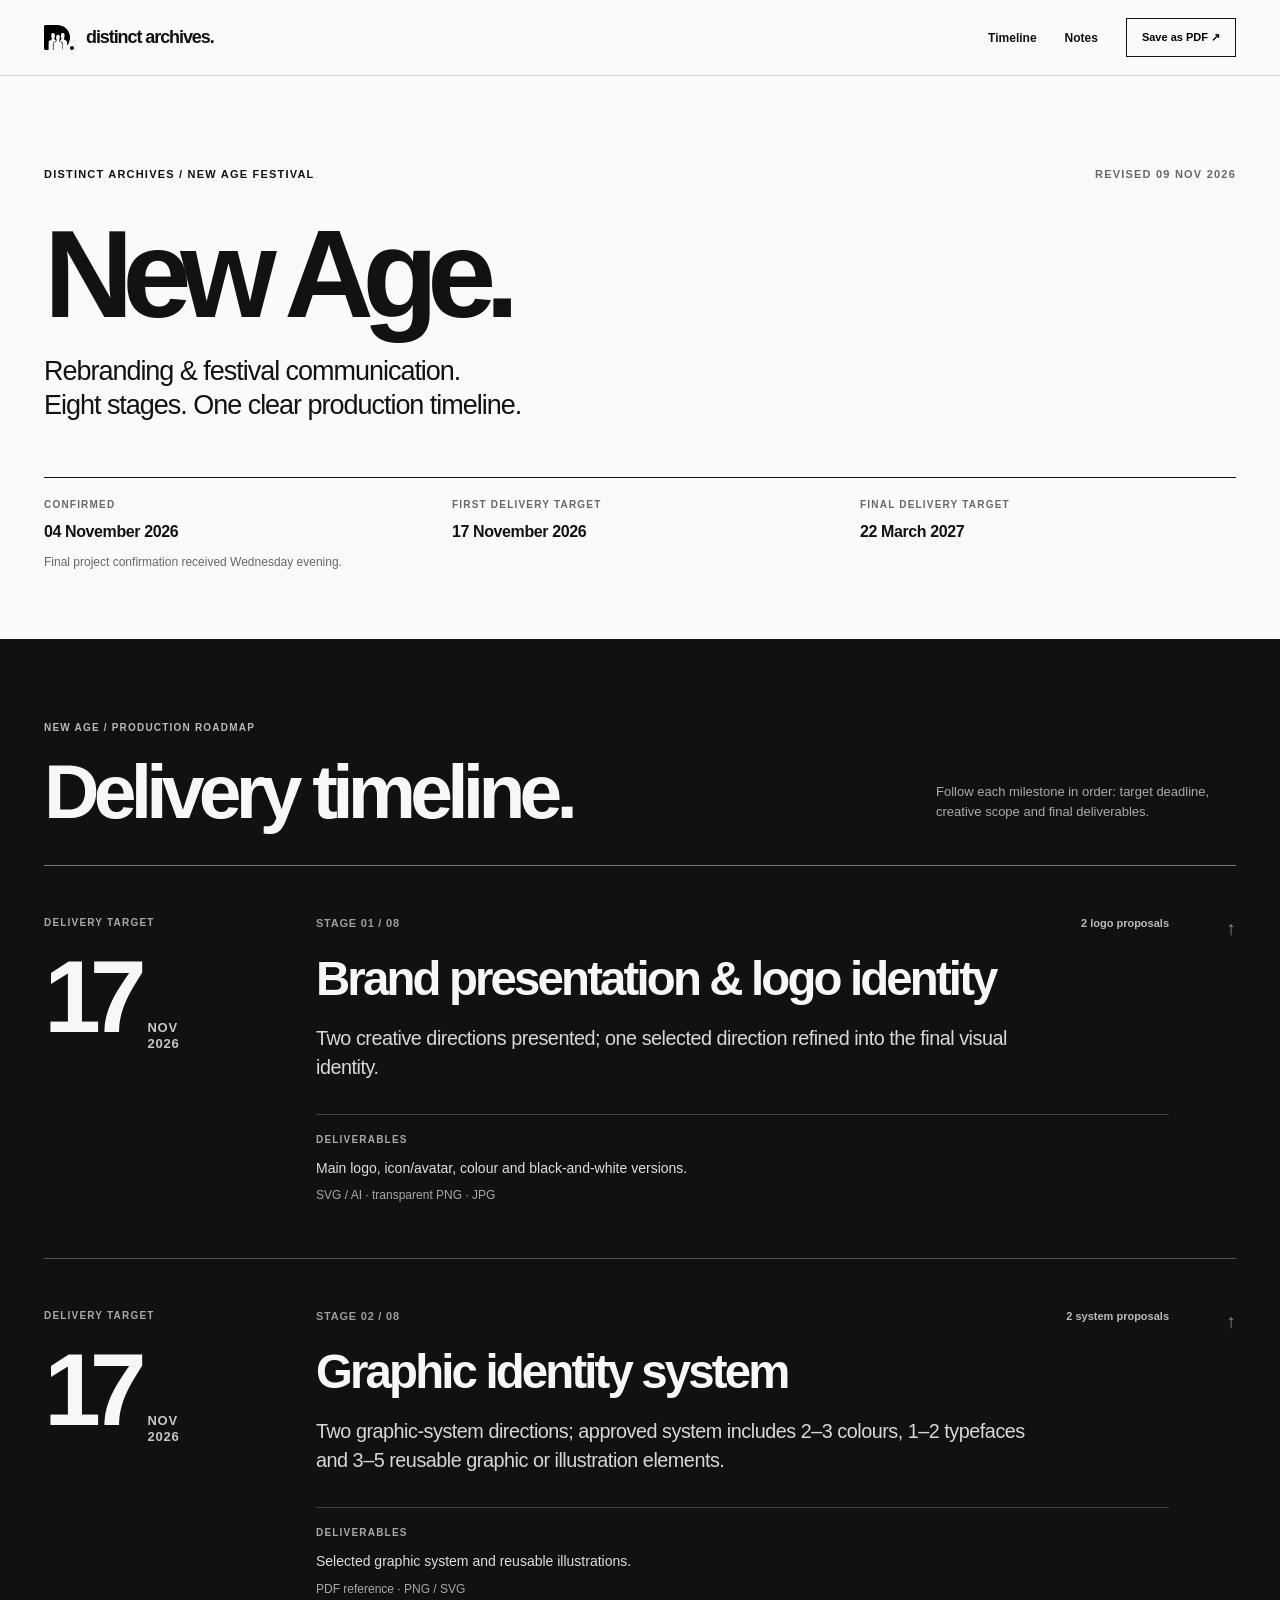
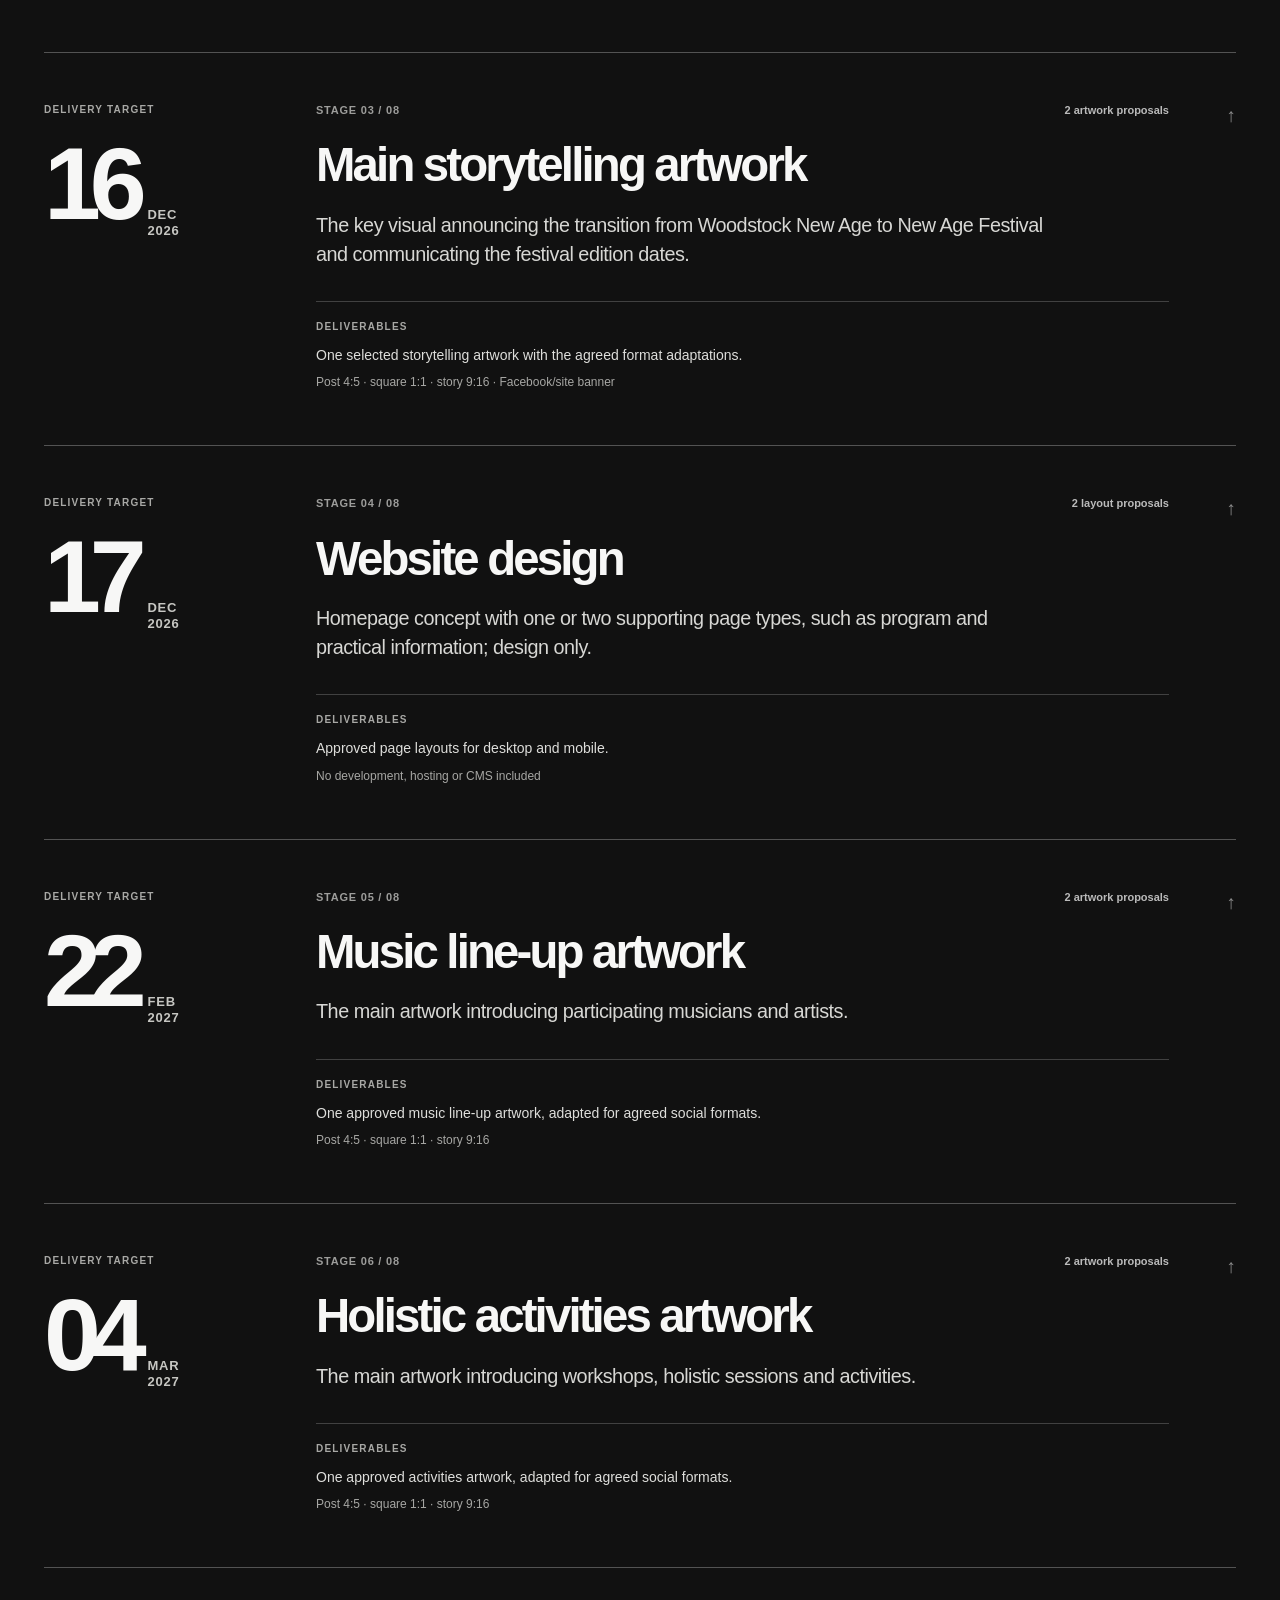
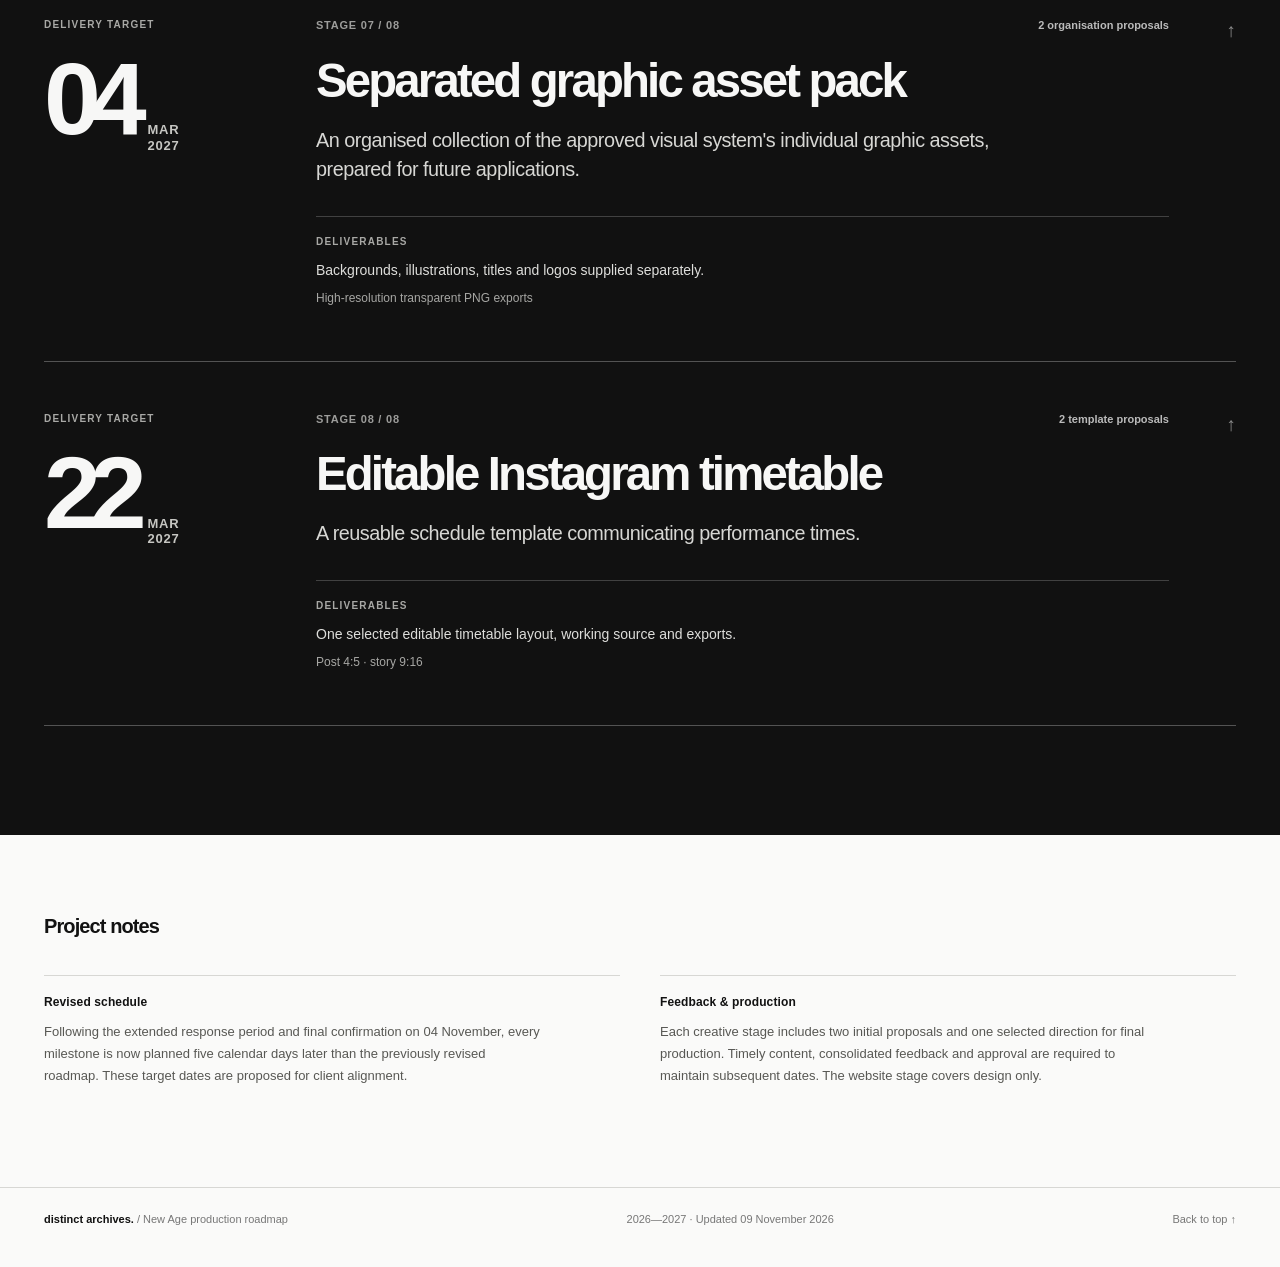
==== commit 27e8dafc: "Extend New Age deadlines five days and redesign as large single-column milestone tracker" ====
--- a/new-age/index.html
+++ b/new-age/index.html
@@ -5,87 +5,160 @@
 <meta name="viewport" content="width=device-width,initial-scale=1,viewport-fit=cover">
 <meta name="theme-color" content="#fafaf9">
 <meta name="robots" content="noindex,nofollow">
-<meta name="description" content="New Age Festival rebranding — revised production roadmap and creative delivery milestones, 2026–2027.">
-<title>New Age — Project Roadmap | Distinct Archives</title>
+<meta name="description" content="New Age Festival rebranding — production timeline, deadlines, and project deliverables. Updated 09 November 2026.">
+<title>New Age — Production Timeline | Distinct Archives</title>
 <style>
-:root{--paper:#fafaf9;--ink:#101010;--gray:#777773;--line:#d7d7d2;--soft:#f1f1ed;--night:#111111;--nightline:#484848;--nightgray:#aaa;--blue:#2457e7}
-*,*::before,*::after{box-sizing:border-box}html{scroll-behavior:smooth;scroll-padding-top:96px}body{margin:0;background:var(--paper);color:var(--ink);font:14px/1.52 -apple-system,BlinkMacSystemFont,"Segoe UI",Arial,sans-serif;-webkit-font-smoothing:antialiased}a{color:inherit;text-decoration:none}button{font:inherit;cursor:pointer}img{display:block;max-width:100%}::selection{background:#d9d8d2;color:#111}a:focus-visible,button:focus-visible{outline:2px solid var(--blue);outline-offset:4px}.wrap{width:min(100% - 88px,1240px);margin:0 auto}
-.header{position:sticky;top:0;z-index:30;background:rgba(250,250,249,.98);border-bottom:1px solid var(--line)}.header-inner{display:flex;justify-content:space-between;align-items:center;gap:22px;min-height:75px}.brand{display:flex;align-items:center;gap:12px}.brand img{width:28px;height:28px}.brand strong{font-size:17px;font-weight:750;letter-spacing:-.065em}.nav{display:flex;align-items:center;gap:30px;font-size:12px;font-weight:650}.nav a{transition:opacity .2s}.nav a:hover{opacity:.55}.print-btn{border:1px solid #111;background:transparent;padding:10px 13px;font-size:11px;font-weight:700;white-space:nowrap;transition:background .2s,color .2s}.print-btn:hover{background:#111;color:white}
-.hero{padding-top:clamp(66px,9vw,123px);padding-bottom:64px}.eyebrow{font-size:10px;text-transform:uppercase;letter-spacing:.16em;font-weight:750}.muted{color:var(--gray)}.hero-top{display:flex;align-items:start;justify-content:space-between;gap:20px}.edition{font-size:10px;color:var(--gray);font-variant-numeric:tabular-nums;letter-spacing:.07em}.hero h1{font-size:clamp(76px,12vw,158px);font-weight:780;letter-spacing:-.092em;line-height:.88;margin:35px 0 33px}.hero-desc{display:grid;grid-template-columns:1.25fr .75fr;gap:45px;align-items:end}.hero-desc p{margin:0;font-size:clamp(17px,2.1vw,23px);max-width:555px;line-height:1.35;letter-spacing:-.032em}.hero-desc aside{justify-self:end;max-width:300px;color:#555;font-size:12px;line-height:1.6}.hero-meta{display:grid;grid-template-columns:1fr 1fr 1fr;border-top:1px solid var(--ink);margin-top:78px;padding-top:16px;gap:25px}.hero-meta>div{border-right:1px solid var(--line);padding:3px 15px 3px 0}.hero-meta>div:last-child{border:0}.meta-label{display:block;font-size:10px;text-transform:uppercase;letter-spacing:.1em;color:var(--gray);font-weight:700;margin-bottom:14px}.meta-value{font-size:17px;font-weight:650;letter-spacing:-.04em;line-height:1.25}
-.intro-index{padding:20px 0 110px}.intro-index-head{display:flex;align-items:center;justify-content:space-between;border-top:1px solid var(--ink);padding:15px 0 18px;font-size:11px}.intro-index-head strong{font-size:11px;text-transform:uppercase;letter-spacing:.07em}.intro-index-head span{color:var(--gray)}.overview{display:grid;grid-template-columns:1fr 1fr;gap:0 52px}.overview-item{display:grid;grid-template-columns:30px 1fr 96px 22px;gap:11px;align-items:center;min-height:51px;padding:7px 0;border-bottom:1px solid var(--line);font-size:12px;transition:padding .2s,color .2s}.overview-item:hover{padding-left:6px}.overview-index,.overview-time{font-size:10px;color:var(--gray);font-variant-numeric:tabular-nums}.overview-time{text-align:right}.overview-item .arrow{text-align:right;color:var(--gray)}
-.dark{background:var(--night);color:#f6f6f3}.schedule{padding:94px 0 100px}.section-heading{display:flex;align-items:end;justify-content:space-between;gap:40px;margin-bottom:48px}.section-heading .eyebrow{color:#bcbcb9}.section-heading h2{font-size:clamp(45px,6vw,81px);letter-spacing:-.075em;line-height:.95;margin:17px 0 0;font-weight:750}.section-heading p{max-width:320px;color:#aaa;font-size:13px;line-height:1.6;margin:0 0 5px}.timeline-grid{display:grid;grid-template-columns:repeat(2,minmax(0,1fr));border-top:1px solid #777}.phase{display:grid;grid-template-columns:126px 1fr;column-gap:23px;min-height:310px;padding:29px 21px 34px 0;border-bottom:1px solid var(--nightline);scroll-margin-top:103px}.phase:nth-child(odd){border-right:1px solid var(--nightline);padding-right:27px}.phase:nth-child(even){padding-left:27px}.phase-top{display:flex;flex-direction:column;justify-content:space-between;align-items:start}.phase-index{font-size:11px;color:#8f8f8f;letter-spacing:.1em;font-weight:700}.phase-date{display:flex;align-items:end;gap:7px;margin-bottom:3px;white-space:nowrap}.phase-date span:first-child{font-size:54px;line-height:.9;font-weight:620;letter-spacing:-.085em}.phase-date span:last-child{font-size:10px;line-height:1.25;color:#bdbdbd;letter-spacing:.1em;font-weight:750}.phase-info{display:flex;flex-direction:column;min-width:0}.phase h3{font-size:clamp(20px,2.0vw,27px);font-weight:650;letter-spacing:-.045em;line-height:1.12;margin:0 0 11px;max-width:350px}.proposal{color:#c7c7c7;font-size:11px;letter-spacing:.025em;margin:0 0 23px}.summary{color:#d0d0d0;font-size:13px;line-height:1.6;margin:0 0 20px;max-width:390px}.phase-bottom{border-top:1px solid #444;padding-top:13px;margin-top:auto}.phase-bottom p{font-size:12px;line-height:1.5;color:#dadada;margin:0 0 8px}.phase-bottom span{font-size:10px;color:#999;line-height:1.6;display:block}.phase:target{background:#1c1c1c;outline:0}
-.footnotes{padding:87px 0 112px}.notes-head{border-top:1px solid var(--ink);padding-top:17px;margin-bottom:35px;display:flex;align-items:center;justify-content:space-between;gap:30px}.notes-head h2{font-size:15px;margin:0}.notes-grid{display:grid;grid-template-columns:1fr 1fr 1fr;gap:45px}.notes-grid article{border-top:1px solid var(--line);padding-top:17px}.notes-grid h3{font-size:13px;font-weight:700;margin:0 0 11px}.notes-grid p{font-size:12px;line-height:1.7;color:#5e5e5a;margin:0}
-.footer{border-top:1px solid var(--line);padding:26px 0 45px}.footer-inner{display:flex;align-items:center;justify-content:space-between;flex-wrap:wrap;gap:17px;font-size:11px;color:var(--gray)}.footer strong{color:#111}
-@media(max-width:1070px){.phase{grid-template-columns:83px 1fr;column-gap:15px}.phase-date span:first-child{font-size:42px}.phase:nth-child(even){padding-left:20px}.phase:nth-child(odd){padding-right:20px}}
-@media(max-width:800px){.wrap{width:min(100% - 42px,1240px)}.header-inner{min-height:67px}.nav{gap:13px}.nav>a:first-child{display:none}.hero{padding-top:65px}.hero-meta{margin-top:54px}.intro-index{padding-bottom:70px}.overview{grid-template-columns:1fr}.overview-item{min-height:48px}.section-heading{display:block}.section-heading p{margin-top:23px}.timeline-grid{grid-template-columns:1fr}.phase,.phase:nth-child(odd),.phase:nth-child(even){border-right:0;padding:24px 0 29px;min-height:230px;grid-template-columns:95px 1fr;gap:17px}.phase-date{margin-bottom:6px}.notes-grid{grid-template-columns:1fr 1fr;gap:25px}}
-@media(max-width:520px){.brand strong{font-size:15px}.brand img{width:25px;height:25px}.nav a{display:none}.print-btn{padding:9px 10px}.hero h1{font-size:clamp(70px,20vw,110px);margin:40px 0 30px}.hero-desc{display:block}.hero-desc aside{margin-top:24px}.hero-meta{grid-template-columns:1fr 1fr;gap:14px 20px}.hero-meta>div{border:0}.hero-meta>div:last-child{grid-column:1/-1;border-top:1px solid var(--line);padding-top:14px}.meta-value{font-size:15px}.overview-item{grid-template-columns:24px 1fr 78px 14px;gap:7px;font-size:11px}.overview-time{font-size:9px}.schedule{padding:65px 0}.section-heading h2{font-size:53px}.phase,.phase:nth-child(odd),.phase:nth-child(even){grid-template-columns:65px 1fr;gap:11px}.phase-date{flex-direction:column;align-items:start;gap:4px}.phase-date span:first-child{font-size:42px}.phase-date span:last-child{font-size:9px}.phase h3{font-size:21px}.summary{font-size:12px}.notes-grid{grid-template-columns:1fr}.footnotes{padding:65px 0 75px}}
-@media(prefers-reduced-motion:reduce){html{scroll-behavior:auto}*,*:before,*:after{transition-duration:.001ms!important}}
-@media print{.header,.print-btn{display:none!important}@page{size:A4;margin:12mm}.wrap{width:100%}.hero{padding:10px 0 20px}.hero h1{font-size:75px;margin:15px 0}.hero-desc p{font-size:18px}.hero-meta{margin-top:25px}.intro-index{padding:10px 0 28px}.overview-item{min-height:30px}.schedule{padding:32px 0}.dark{-webkit-print-color-adjust:exact;print-color-adjust:exact}.section-heading h2{font-size:47px}.phase,.phase:nth-child(odd),.phase:nth-child(even){min-height:0;break-inside:avoid;padding-top:14px;padding-bottom:14px;grid-template-columns:66px 1fr}.phase-date span:first-child{font-size:37px}.phase h3{font-size:20px}.summary{font-size:11px;line-height:1.4;margin-bottom:10px}.proposal{margin-bottom:8px}.phase-bottom{padding-top:8px}.footnotes{padding:30px 0}.footer{padding:12px 0}}
+:root{--paper:#fafaf9;--ink:#121212;--muted:#686867;--line:#d7d7d4;--dark:#111;--light:#f7f7f6;--darkline:#535353;--secondary:#c0c0bc;--blue:#2457e7}
+*{box-sizing:border-box}
+html{scroll-behavior:smooth;scroll-padding-top:90px}
+body{margin:0;background:var(--paper);color:var(--ink);font:14px/1.5 -apple-system,BlinkMacSystemFont,"Segoe UI",Arial,sans-serif;-webkit-font-smoothing:antialiased}
+a{color:inherit;text-decoration:none}button{font:inherit;cursor:pointer}img{max-width:100%;display:block}
+:focus-visible{outline:2px solid var(--blue);outline-offset:4px}
+.wrap{width:min(calc(100% - 88px),1220px);margin-inline:auto}
+header{background:rgba(250,250,249,.97);position:sticky;top:0;z-index:10;border-bottom:1px solid var(--line)}
+.header-inner{min-height:75px;display:flex;justify-content:space-between;align-items:center;gap:16px}
+.brand{display:flex;align-items:center;gap:12px;font-weight:780;font-size:18px;letter-spacing:-.06em}
+.brand img{width:30px;height:30px;object-fit:contain}
+.nav{display:flex;gap:28px;align-items:center;font-size:12px;font-weight:650}
+.nav a:hover{opacity:.6}
+.print{border:1px solid var(--ink);padding:10px 15px;font-size:11px;background:transparent;font-weight:700}
+.print:hover{background:#111;color:white}
+.intro{padding-top:clamp(55px,7vw,98px);padding-bottom:67px}
+.overline{display:flex;justify-content:space-between;gap:20px;font-size:11px;font-weight:700;letter-spacing:.11em;text-transform:uppercase}
+.overline span:last-child{color:var(--muted)}
+.intro h1{font-size:clamp(70px,10vw,124px);line-height:.92;letter-spacing:-.09em;font-weight:780;margin:35px 0 24px}
+.subtitle{max-width:720px;font-size:clamp(19px,2.5vw,27px);line-height:1.24;letter-spacing:-.038em;margin:0 0 55px}
+.project-baseline{display:grid;grid-template-columns:repeat(3,minmax(0,1fr));gap:32px;padding-top:19px;border-top:1px solid var(--ink)}
+.project-baseline > div{min-width:0}
+.label,.tiny-label{font-size:10px;letter-spacing:.12em;text-transform:uppercase;font-weight:750}
+.label{color:var(--muted);display:block;margin-bottom:8px}
+.value{font-size:16px;letter-spacing:-.025em;font-weight:670}
+.explanation{font-size:12px;max-width:310px;line-height:1.6;color:var(--muted);margin:9px 0 0}
+.timeline{background:var(--dark);color:var(--light);padding:77px 0 109px}
+.timeline-title{display:flex;align-items:end;justify-content:space-between;gap:30px;padding-bottom:35px}
+.timeline-title .tiny-label{color:#b9b9b7}
+.timeline-title h2{font-size:clamp(49px,6vw,80px);letter-spacing:-.075em;line-height:1;weight:750;font-weight:750;margin:16px 0 0}
+.timeline-title p{max-width:300px;color:#aaa;font-size:13px;line-height:1.6;margin:0 0 7px}
+.milestones{border-top:1px solid #777}
+.milestone{display:grid;grid-template-columns:235px minmax(0,1fr) 30px;gap:37px;padding:49px 0 54px;border-bottom:1px solid var(--darkline);scroll-margin-top:95px}
+.milestone:target{background:#1c1c1c}
+.deadline .tiny-label{color:#a9a9a6}
+.deadline time{display:flex;align-items:baseline;gap:12px;margin-top:23px;white-space:nowrap}
+.date-day{font-size:clamp(75px,8vw,115px);font-weight:710;letter-spacing:-.11em;line-height:.86}
+.date-month{font-size:13px;line-height:1.22;color:#c6c6c2;font-weight:650;letter-spacing:.065em}
+.milestone-above{display:flex;justify-content:space-between;align-items:baseline;gap:20px;color:#9d9d9b;font-weight:750;letter-spacing:.07em;font-size:11px;text-transform:uppercase}
+.stage-type{color:#bbb;font-weight:550;letter-spacing:0;text-transform:none}
+.milestone-body h3{font-size:clamp(31px,3.7vw,49px);font-weight:690;letter-spacing:-.06em;line-height:1.06;max-width:840px;margin:22px 0 20px}
+.stage-description{font-size:clamp(16px,1.55vw,20px);letter-spacing:-.025em;line-height:1.47;color:#d7d7d4;max-width:730px;margin:0}
+.stage-deliverable{border-top:1px solid #414141;margin-top:32px;padding-top:17px}
+.stage-deliverable .tiny-label{color:#a8a8a5}
+.stage-deliverable p{font-size:14px;max-width:780px;color:#dededb;margin:10px 0 7px;line-height:1.6}
+.formats{font-size:12px;color:#a7a7a4;line-height:1.5}
+.stage-arrow{align-self:start;justify-self:end;font-size:19px;color:#8b8b8b}
+.stage-arrow:hover{color:white}
+.notes{padding:76px 0 99px}
+.notes h2{font-size:20px;letter-spacing:-.045em;font-weight:650;margin:0 0 34px}
+.notes-grid{display:grid;grid-template-columns:1fr 1fr;gap:40px}
+.notes article{padding-top:17px;border-top:1px solid var(--line)}
+.notes h3{font-size:12px;letter-spacing:.01em;margin:0 0 10px;font-weight:700}
+.notes p{font-size:13px;line-height:1.72;color:#585854;max-width:500px;margin:0}
+.footer{border-top:1px solid var(--line);padding:23px 0 40px;color:#777;font-size:11px}
+.footer-inner{display:flex;justify-content:space-between;gap:22px;flex-wrap:wrap}
+.footer strong{color:#111}
+@media(max-width:900px){.milestone{grid-template-columns:185px minmax(0,1fr) 20px;gap:20px;padding:45px 0}.date-day{font-size:83px}.milestone-body h3{font-size:clamp(30px,4vw,44px)}}
+@media(max-width:680px){.wrap{width:calc(100% - 42px)}.header-inner{min-height:66px}.brand{font-size:16px}.brand img{width:25px;height:25px}.nav a{display:none}.intro{padding:59px 0}.overline{font-size:9px}.intro h1{font-size:clamp(64px,15vw,104px)}.subtitle{font-size:20px;margin-bottom:41px}.project-baseline{grid-template-columns:1fr 1fr;gap:20px}.project-baseline>div:last-child{grid-column:1/-1}.value{font-size:14px}.timeline{padding:60px 0 75px}.timeline-title{display:block}.timeline-title h2{font-size:55px}.timeline-title p{margin-top:20px}.milestone{grid-template-columns:1fr 20px;gap:0 12px;padding:36px 0}.deadline{grid-column:1;grid-row:1;margin-bottom:30px}.deadline time{margin-top:13px}.date-day{font-size:74px}.date-month{font-size:11px}.milestone-body{grid-column:1/-1;grid-row:2}.stage-arrow{grid-column:2;grid-row:1;font-size:16px}.milestone-body h3{font-size:34px;margin:19px 0}.stage-description{font-size:16px}.stage-deliverable{margin-top:25px}.notes{padding:60px 0}.notes-grid{grid-template-columns:1fr;gap:30px}}
+@media(prefers-reduced-motion:reduce){html{scroll-behavior:auto}}
+@media print{@page{size:A4;margin:11mm}header,.print,.stage-arrow{display:none!important}.wrap{width:100%}.intro{padding:0 0 18px}.intro h1{font-size:65px;margin:13px 0}.subtitle{font-size:18px;margin-bottom:22px}.project-baseline{gap:12px}.timeline{padding:20px 0;background:#111!important;-webkit-print-color-adjust:exact;print-color-adjust:exact}.timeline-title h2{font-size:43px}.timeline-title{padding-bottom:16px}.milestone{break-inside:avoid;grid-template-columns:110px 1fr;gap:20px;padding:15px 0}.date-day{font-size:51px}.date-month{font-size:9px}.deadline time{gap:5px;margin-top:12px}.milestone-body h3{font-size:27px;margin:8px 0}.stage-description{font-size:13px}.stage-deliverable{margin-top:12px;padding-top:8px}.stage-deliverable p{font-size:11px;margin:6px 0}.formats{font-size:10px}.notes{padding:25px 0}.notes-grid{gap:18px}.notes p{font-size:11px}}
 </style>
 </head>
-<body>
-<header class="header"><div class="wrap header-inner"><a class="brand" href="#top" aria-label="Distinct Archives home"><img src="../finance/distinct-logo.svg" alt="Distinct Archives logo"><strong>distinct archives.</strong></a><nav class="nav" aria-label="Page navigation"><a href="#overview">Overview</a><a href="#timeline">Roadmap</a><a href="#notes">Notes</a><button class="print-btn" type="button" onclick="window.print()">Save as PDF ↗</button></nav></div></header>
-<main id="top">
-<section class="hero wrap" aria-labelledby="hero-title">
-  <div class="hero-top"><span class="eyebrow">Distinct Archives / Creative production</span><span class="edition">REVISED 09 NOV 2026</span></div>
-  <h1 id="hero-title">New Age.</h1>
-  <div class="hero-desc"><p>Rebranding & festival communication.<br>Project roadmap, deliverables and key dates.</p><aside>Eight creative stages, from the visual identity to the final campaign handover. Revised following project confirmation on 04 November 2026.</aside></div>
-  <div class="hero-meta"><div><span class="meta-label">Project confirmation</span><strong class="meta-value">04 November 2026</strong></div><div><span class="meta-label">First delivery target</span><strong class="meta-value">12 November 2026</strong></div><div><span class="meta-label">Final delivery target</span><strong class="meta-value">17 March 2027</strong></div></div>
+<body id="top">
+<header><div class="wrap header-inner"><a class="brand" href="#top"><img src="../finance/distinct-logo.svg" alt="Distinct Archives logo"><span>distinct archives.</span></a><nav class="nav" aria-label="Page navigation"><a href="#timeline">Timeline</a><a href="#notes">Notes</a><button type="button" class="print" onclick="window.print()">Save as PDF ↗</button></nav></div></header>
+<main>
+<section class="intro wrap">
+<div class="overline"><span>Distinct Archives / New Age Festival</span><span>Revised 09 Nov 2026</span></div>
+<h1>New Age.</h1>
+<p class="subtitle">Rebranding & festival communication.<br>Eight stages. One clear production timeline.</p>
+<div class="project-baseline">
+ <div><span class="label">Confirmed</span><strong class="value">04 November 2026</strong><p class="explanation">Final project confirmation received Wednesday evening.</p></div>
+ <div><span class="label">First delivery target</span><strong class="value">17 November 2026</strong></div>
+ <div><span class="label">Final delivery target</span><strong class="value">22 March 2027</strong></div>
+</div>
 </section>
-<section class="intro-index wrap" id="overview">
-  <div class="intro-index-head"><strong>Project overview</strong><span>08 milestones / 2026—2027</span></div>
-  <nav class="overview" aria-label="Milestone index"><a href="#stage-01" class="overview-item"><span class="overview-index">01</span><span>Brand presentation &amp; logo identity</span><span class="overview-time">12 NOV 26</span><span class="arrow" aria-hidden="true">↗</span></a>
-<a href="#stage-02" class="overview-item"><span class="overview-index">02</span><span>Graphic identity system</span><span class="overview-time">12 NOV 26</span><span class="arrow" aria-hidden="true">↗</span></a>
-<a href="#stage-03" class="overview-item"><span class="overview-index">03</span><span>Main storytelling artwork</span><span class="overview-time">11 DEC 26</span><span class="arrow" aria-hidden="true">↗</span></a>
-<a href="#stage-04" class="overview-item"><span class="overview-index">04</span><span>Website design</span><span class="overview-time">12 DEC 26</span><span class="arrow" aria-hidden="true">↗</span></a>
-<a href="#stage-05" class="overview-item"><span class="overview-index">05</span><span>Music line-up artwork</span><span class="overview-time">17 FEB 27</span><span class="arrow" aria-hidden="true">↗</span></a>
-<a href="#stage-06" class="overview-item"><span class="overview-index">06</span><span>Holistic activities artwork</span><span class="overview-time">27 FEB 27</span><span class="arrow" aria-hidden="true">↗</span></a>
-<a href="#stage-07" class="overview-item"><span class="overview-index">07</span><span>Separated graphic asset pack</span><span class="overview-time">27 FEB 27</span><span class="arrow" aria-hidden="true">↗</span></a>
-<a href="#stage-08" class="overview-item"><span class="overview-index">08</span><span>Editable Instagram timetable</span><span class="overview-time">17 MAR 27</span><span class="arrow" aria-hidden="true">↗</span></a></nav>
+<section class="timeline" id="timeline" aria-labelledby="timeline-heading">
+<div class="wrap"><div class="timeline-title"><div><span class="tiny-label">New Age / Production roadmap</span><h2 id="timeline-heading">Delivery timeline.</h2></div><p>Follow each milestone in order: target deadline, creative scope and final deliverables.</p></div>
+<div class="milestones"><article class="milestone" id="milestone-1" aria-labelledby="title-1">
+  <div class="deadline"><div class="tiny-label">DELIVERY TARGET</div><time datetime="2026-11-17" aria-label="17 November 2026"><span class="date-day">17</span><span class="date-month">NOV<br>2026</span></time></div>
+  <div class="milestone-body"><div class="milestone-above"><span class="step-count">STAGE 01 / 08</span><span class="stage-type">2 logo proposals</span></div>
+    <h3 id="title-1">Brand presentation &amp; logo identity</h3><p class="stage-description">Two creative directions presented; one selected direction refined into the final visual identity.</p>
+    <div class="stage-deliverable"><div class="tiny-label">DELIVERABLES</div><p>Main logo, icon/avatar, colour and black-and-white versions.</p><div class="formats">SVG / AI · transparent PNG · JPG</div></div>
+  </div>
+  <a href="#top" class="stage-arrow" aria-label="Back to top">↑</a>
+</article>
+<article class="milestone" id="milestone-2" aria-labelledby="title-2">
+  <div class="deadline"><div class="tiny-label">DELIVERY TARGET</div><time datetime="2026-11-17" aria-label="17 November 2026"><span class="date-day">17</span><span class="date-month">NOV<br>2026</span></time></div>
+  <div class="milestone-body"><div class="milestone-above"><span class="step-count">STAGE 02 / 08</span><span class="stage-type">2 system proposals</span></div>
+    <h3 id="title-2">Graphic identity system</h3><p class="stage-description">Two graphic-system directions; approved system includes 2–3 colours, 1–2 typefaces and 3–5 reusable graphic or illustration elements.</p>
+    <div class="stage-deliverable"><div class="tiny-label">DELIVERABLES</div><p>Selected graphic system and reusable illustrations.</p><div class="formats">PDF reference · PNG / SVG</div></div>
+  </div>
+  <a href="#top" class="stage-arrow" aria-label="Back to top">↑</a>
+</article>
+<article class="milestone" id="milestone-3" aria-labelledby="title-3">
+  <div class="deadline"><div class="tiny-label">DELIVERY TARGET</div><time datetime="2026-12-16" aria-label="16 December 2026"><span class="date-day">16</span><span class="date-month">DEC<br>2026</span></time></div>
+  <div class="milestone-body"><div class="milestone-above"><span class="step-count">STAGE 03 / 08</span><span class="stage-type">2 artwork proposals</span></div>
+    <h3 id="title-3">Main storytelling artwork</h3><p class="stage-description">The key visual announcing the transition from Woodstock New Age to New Age Festival and communicating the festival edition dates.</p>
+    <div class="stage-deliverable"><div class="tiny-label">DELIVERABLES</div><p>One selected storytelling artwork with the agreed format adaptations.</p><div class="formats">Post 4:5 · square 1:1 · story 9:16 · Facebook/site banner</div></div>
+  </div>
+  <a href="#top" class="stage-arrow" aria-label="Back to top">↑</a>
+</article>
+<article class="milestone" id="milestone-4" aria-labelledby="title-4">
+  <div class="deadline"><div class="tiny-label">DELIVERY TARGET</div><time datetime="2026-12-17" aria-label="17 December 2026"><span class="date-day">17</span><span class="date-month">DEC<br>2026</span></time></div>
+  <div class="milestone-body"><div class="milestone-above"><span class="step-count">STAGE 04 / 08</span><span class="stage-type">2 layout proposals</span></div>
+    <h3 id="title-4">Website design</h3><p class="stage-description">Homepage concept with one or two supporting page types, such as program and practical information; design only.</p>
+    <div class="stage-deliverable"><div class="tiny-label">DELIVERABLES</div><p>Approved page layouts for desktop and mobile.</p><div class="formats">No development, hosting or CMS included</div></div>
+  </div>
+  <a href="#top" class="stage-arrow" aria-label="Back to top">↑</a>
+</article>
+<article class="milestone" id="milestone-5" aria-labelledby="title-5">
+  <div class="deadline"><div class="tiny-label">DELIVERY TARGET</div><time datetime="2027-02-22" aria-label="22 February 2027"><span class="date-day">22</span><span class="date-month">FEB<br>2027</span></time></div>
+  <div class="milestone-body"><div class="milestone-above"><span class="step-count">STAGE 05 / 08</span><span class="stage-type">2 artwork proposals</span></div>
+    <h3 id="title-5">Music line-up artwork</h3><p class="stage-description">The main artwork introducing participating musicians and artists.</p>
+    <div class="stage-deliverable"><div class="tiny-label">DELIVERABLES</div><p>One approved music line-up artwork, adapted for agreed social formats.</p><div class="formats">Post 4:5 · square 1:1 · story 9:16</div></div>
+  </div>
+  <a href="#top" class="stage-arrow" aria-label="Back to top">↑</a>
+</article>
+<article class="milestone" id="milestone-6" aria-labelledby="title-6">
+  <div class="deadline"><div class="tiny-label">DELIVERY TARGET</div><time datetime="2027-03-04" aria-label="4 March 2027"><span class="date-day">04</span><span class="date-month">MAR<br>2027</span></time></div>
+  <div class="milestone-body"><div class="milestone-above"><span class="step-count">STAGE 06 / 08</span><span class="stage-type">2 artwork proposals</span></div>
+    <h3 id="title-6">Holistic activities artwork</h3><p class="stage-description">The main artwork introducing workshops, holistic sessions and activities.</p>
+    <div class="stage-deliverable"><div class="tiny-label">DELIVERABLES</div><p>One approved activities artwork, adapted for agreed social formats.</p><div class="formats">Post 4:5 · square 1:1 · story 9:16</div></div>
+  </div>
+  <a href="#top" class="stage-arrow" aria-label="Back to top">↑</a>
+</article>
+<article class="milestone" id="milestone-7" aria-labelledby="title-7">
+  <div class="deadline"><div class="tiny-label">DELIVERY TARGET</div><time datetime="2027-03-04" aria-label="4 March 2027"><span class="date-day">04</span><span class="date-month">MAR<br>2027</span></time></div>
+  <div class="milestone-body"><div class="milestone-above"><span class="step-count">STAGE 07 / 08</span><span class="stage-type">2 organisation proposals</span></div>
+    <h3 id="title-7">Separated graphic asset pack</h3><p class="stage-description">An organised collection of the approved visual system&#39;s individual graphic assets, prepared for future applications.</p>
+    <div class="stage-deliverable"><div class="tiny-label">DELIVERABLES</div><p>Backgrounds, illustrations, titles and logos supplied separately.</p><div class="formats">High-resolution transparent PNG exports</div></div>
+  </div>
+  <a href="#top" class="stage-arrow" aria-label="Back to top">↑</a>
+</article>
+<article class="milestone" id="milestone-8" aria-labelledby="title-8">
+  <div class="deadline"><div class="tiny-label">DELIVERY TARGET</div><time datetime="2027-03-22" aria-label="22 March 2027"><span class="date-day">22</span><span class="date-month">MAR<br>2027</span></time></div>
+  <div class="milestone-body"><div class="milestone-above"><span class="step-count">STAGE 08 / 08</span><span class="stage-type">2 template proposals</span></div>
+    <h3 id="title-8">Editable Instagram timetable</h3><p class="stage-description">A reusable schedule template communicating performance times.</p>
+    <div class="stage-deliverable"><div class="tiny-label">DELIVERABLES</div><p>One selected editable timetable layout, working source and exports.</p><div class="formats">Post 4:5 · story 9:16</div></div>
+  </div>
+  <a href="#top" class="stage-arrow" aria-label="Back to top">↑</a>
+</article></div></div>
 </section>
-<section class="schedule dark" id="timeline">
-  <div class="wrap"><div class="section-heading"><div><div class="eyebrow">Production roadmap / 2026—2027</div><h2>From concept<br>to festival.</h2></div><p>A clear sequence of creative presentations, selected directions, format adaptations and final files.</p></div>
-  <div class="timeline-grid"><article class="phase" id="stage-01" aria-labelledby="stage-title-01">
-  <div class="phase-top"><span class="phase-index">01 / 08</span><time class="phase-date" datetime="2026-11-12"><span>12</span><span>NOV<br>2026</span></time></div>
-  <div class="phase-info"><h3 id="stage-title-01">Brand presentation &amp; logo identity</h3><p class="proposal">2 logo proposals</p><p class="summary">Branding presentation with two creative directions. One selected direction is refined into the final identity.</p><div class="phase-bottom"><p>Main logo and icon/avatar; colour and monochrome versions.</p><span>SVG / AI · transparent PNG · JPG</span></div></div>
-</article>
-<article class="phase" id="stage-02" aria-labelledby="stage-title-02">
-  <div class="phase-top"><span class="phase-index">02 / 08</span><time class="phase-date" datetime="2026-11-12"><span>12</span><span>NOV<br>2026</span></time></div>
-  <div class="phase-info"><h3 id="stage-title-02">Graphic identity system</h3><p class="proposal">2 system proposals</p><p class="summary">Two graphic-system directions; the approved system includes 2–3 colours, 1–2 typefaces and 3–5 reusable graphic or illustration elements.</p><div class="phase-bottom"><p>Graphic system reference and separated illustration assets.</p><span>PDF reference · PNG / SVG</span></div></div>
-</article>
-<article class="phase" id="stage-03" aria-labelledby="stage-title-03">
-  <div class="phase-top"><span class="phase-index">03 / 08</span><time class="phase-date" datetime="2026-12-11"><span>11</span><span>DEC<br>2026</span></time></div>
-  <div class="phase-info"><h3 id="stage-title-03">Main storytelling artwork</h3><p class="proposal">2 artwork proposals</p><p class="summary">One final visual communicating the transition from Woodstock New Age to New Age Festival, including the announcement of the edition dates.</p><div class="phase-bottom"><p>Selected campaign visual and its agreed adaptations.</p><span>Post 4:5 · square 1:1 · story 9:16 · Facebook/site banner</span></div></div>
-</article>
-<article class="phase" id="stage-04" aria-labelledby="stage-title-04">
-  <div class="phase-top"><span class="phase-index">04 / 08</span><time class="phase-date" datetime="2026-12-12"><span>12</span><span>DEC<br>2026</span></time></div>
-  <div class="phase-info"><h3 id="stage-title-04">Website design</h3><p class="proposal">2 layout proposals</p><p class="summary">Homepage concept and one or two additional page types, such as the program and practical information. Design only.</p><div class="phase-bottom"><p>Selected layouts adapted for screen sizes.</p><span>Desktop + mobile · development, hosting and CMS excluded</span></div></div>
-</article>
-<article class="phase" id="stage-05" aria-labelledby="stage-title-05">
-  <div class="phase-top"><span class="phase-index">05 / 08</span><time class="phase-date" datetime="2027-02-17"><span>17</span><span>FEB<br>2027</span></time></div>
-  <div class="phase-info"><h3 id="stage-title-05">Music line-up artwork</h3><p class="proposal">2 artwork proposals</p><p class="summary">One final artwork introducing the festival artists.</p><div class="phase-bottom"><p>Selected line-up artwork and format variations.</p><span>Post 4:5 · square 1:1 · story 9:16</span></div></div>
-</article>
-<article class="phase" id="stage-06" aria-labelledby="stage-title-06">
-  <div class="phase-top"><span class="phase-index">06 / 08</span><time class="phase-date" datetime="2027-02-27"><span>27</span><span>FEB<br>2027</span></time></div>
-  <div class="phase-info"><h3 id="stage-title-06">Holistic activities artwork</h3><p class="proposal">2 artwork proposals</p><p class="summary">One final artwork introducing the festival&#39;s workshops and activities.</p><div class="phase-bottom"><p>Selected activities artwork and format variations.</p><span>Post 4:5 · square 1:1 · story 9:16</span></div></div>
-</article>
-<article class="phase" id="stage-07" aria-labelledby="stage-title-07">
-  <div class="phase-top"><span class="phase-index">07 / 08</span><time class="phase-date" datetime="2027-02-27"><span>27</span><span>FEB<br>2027</span></time></div>
-  <div class="phase-info"><h3 id="stage-title-07">Separated graphic asset pack</h3><p class="proposal">2 organisation proposals</p><p class="summary">One final structured pack containing backgrounds, illustrations, titles and logos supplied separately for future use.</p><div class="phase-bottom"><p>Organised graphic elements, exported individually.</p><span>High-resolution PNG · transparent backgrounds</span></div></div>
-</article>
-<article class="phase" id="stage-08" aria-labelledby="stage-title-08">
-  <div class="phase-top"><span class="phase-index">08 / 08</span><time class="phase-date" datetime="2027-03-17"><span>17</span><span>MAR<br>2027</span></time></div>
-  <div class="phase-info"><h3 id="stage-title-08">Editable Instagram timetable</h3><p class="proposal">2 template proposals</p><p class="summary">One selected editable timetable template for performance times.</p><div class="phase-bottom"><p>Editable source file with final layout exports.</p><span>Post 4:5 · story 9:16 · editable source</span></div></div>
-</article></div>
-</div></section>
-<section class="footnotes wrap" id="notes" aria-labelledby="notes-heading">
-  <div class="notes-head"><h2 id="notes-heading">Working notes</h2><span class="eyebrow muted">Planning update / 09 Nov 2026</span></div>
-  <div class="notes-grid">
-    <article><h3>Updated schedule</h3><p>Following final confirmation received on 04 November, target dates have been moved seven days from the previous roadmap. These are revised planning targets, subject to mutual confirmation and required inputs.</p></article>
-    <article><h3>Creative process</h3><p>Each stage includes up to two initial proposals, with one selected direction developed into the agreed final output. Two consolidated revision rounds are assumed for the main creative milestones.</p></article>
-    <article><h3>Dependencies & handover</h3><p>Delivery dates depend on timely content, feedback and approvals. The website milestone is design only. The separated asset pack is targeted for 27 February; timetable-specific editable files follow with the March handover.</p></article>
-  </div>
+<section class="notes wrap" id="notes" aria-labelledby="notes-title">
+<h2 id="notes-title">Project notes</h2>
+<div class="notes-grid">
+<article><h3>Revised schedule</h3><p>Following the extended response period and final confirmation on 04 November, every milestone is now planned five calendar days later than the previously revised roadmap. These target dates are proposed for client alignment.</p></article>
+<article><h3>Feedback & production</h3><p>Each creative stage includes two initial proposals and one selected direction for final production. Timely content, consolidated feedback and approval are required to maintain subsequent dates. The website stage covers design only.</p></article>
+</div>
 </section>
 </main>
-<footer class="footer"><div class="wrap footer-inner"><span><strong>distinct archives.</strong> / New Age project roadmap</span><span>Prepared for New Age Festival · 2026—2027</span><a href="#top">Back to top ↑</a></div></footer>
-</body></html>+<footer class="footer"><div class="wrap footer-inner"><span><strong>distinct archives.</strong> / New Age production roadmap</span><span>2026—2027 · Updated 09 November 2026</span><a href="#top">Back to top ↑</a></div></footer>
+</body>
+</html>
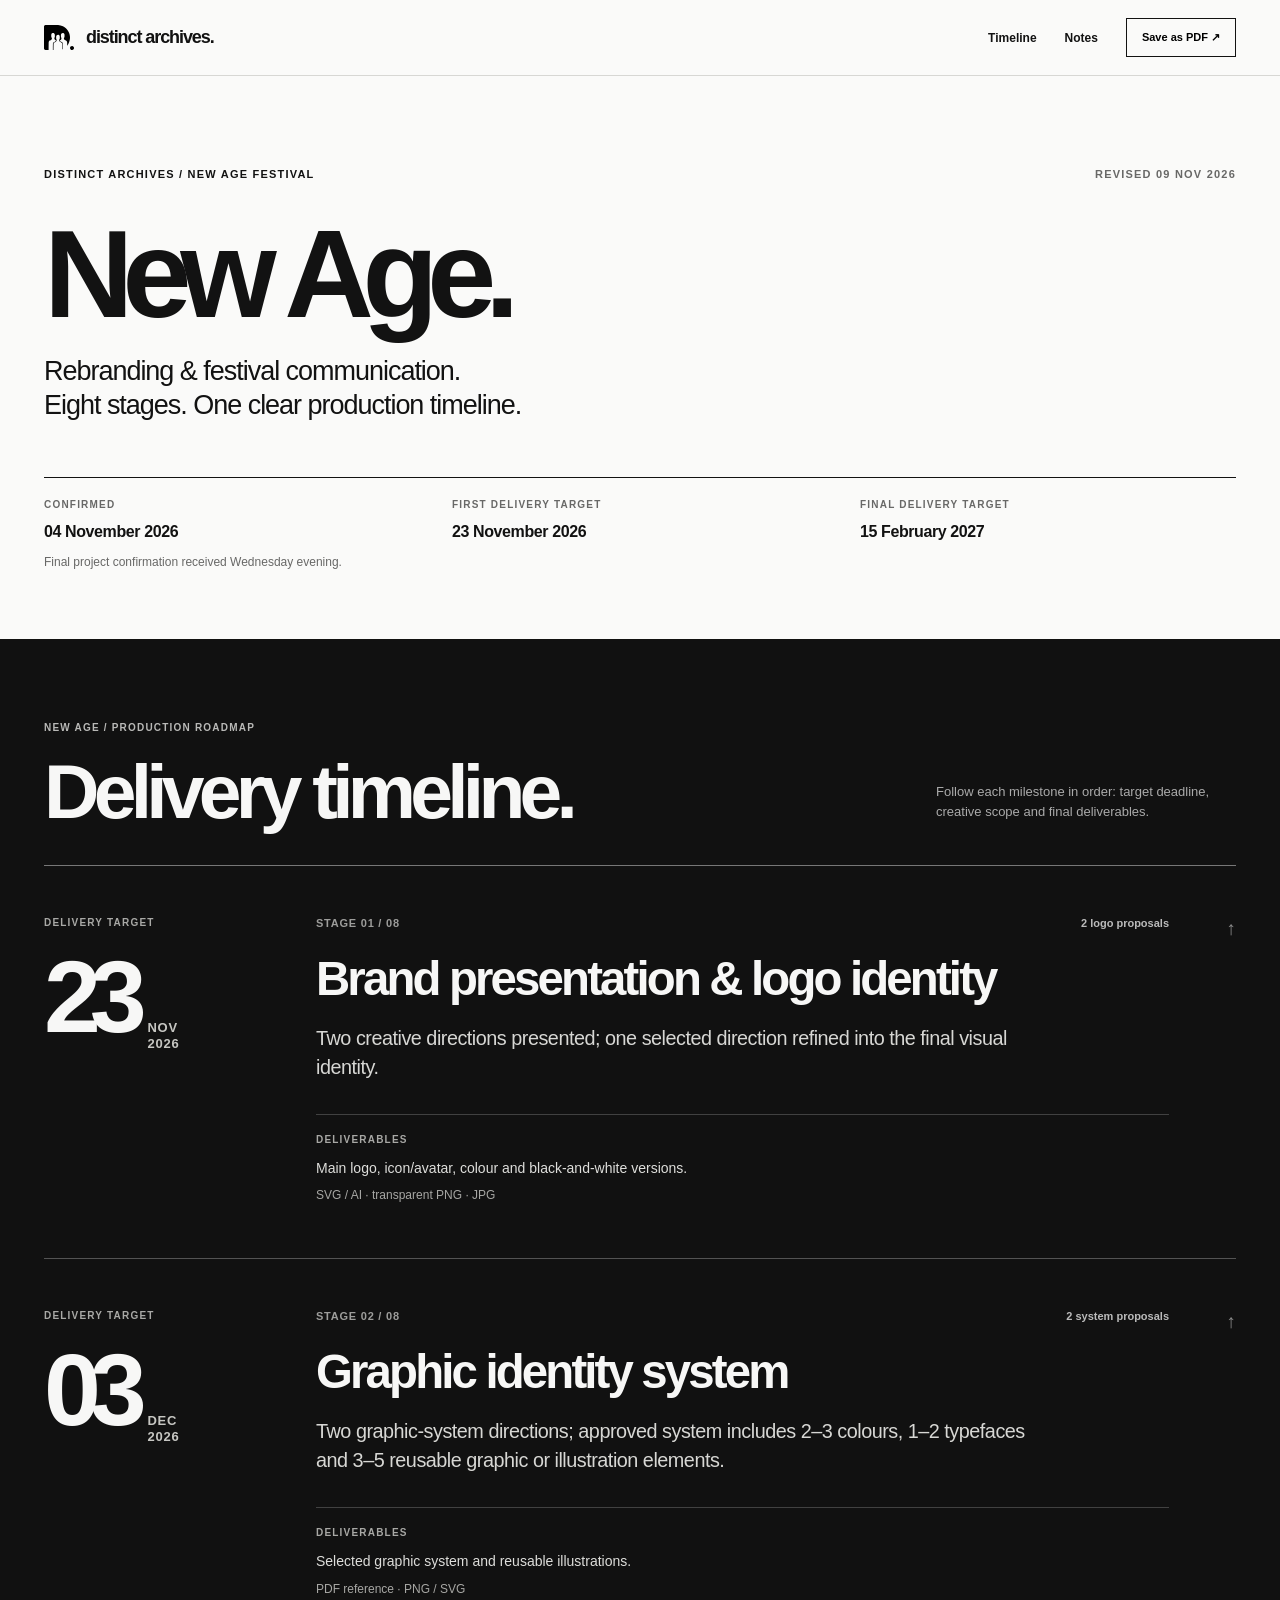
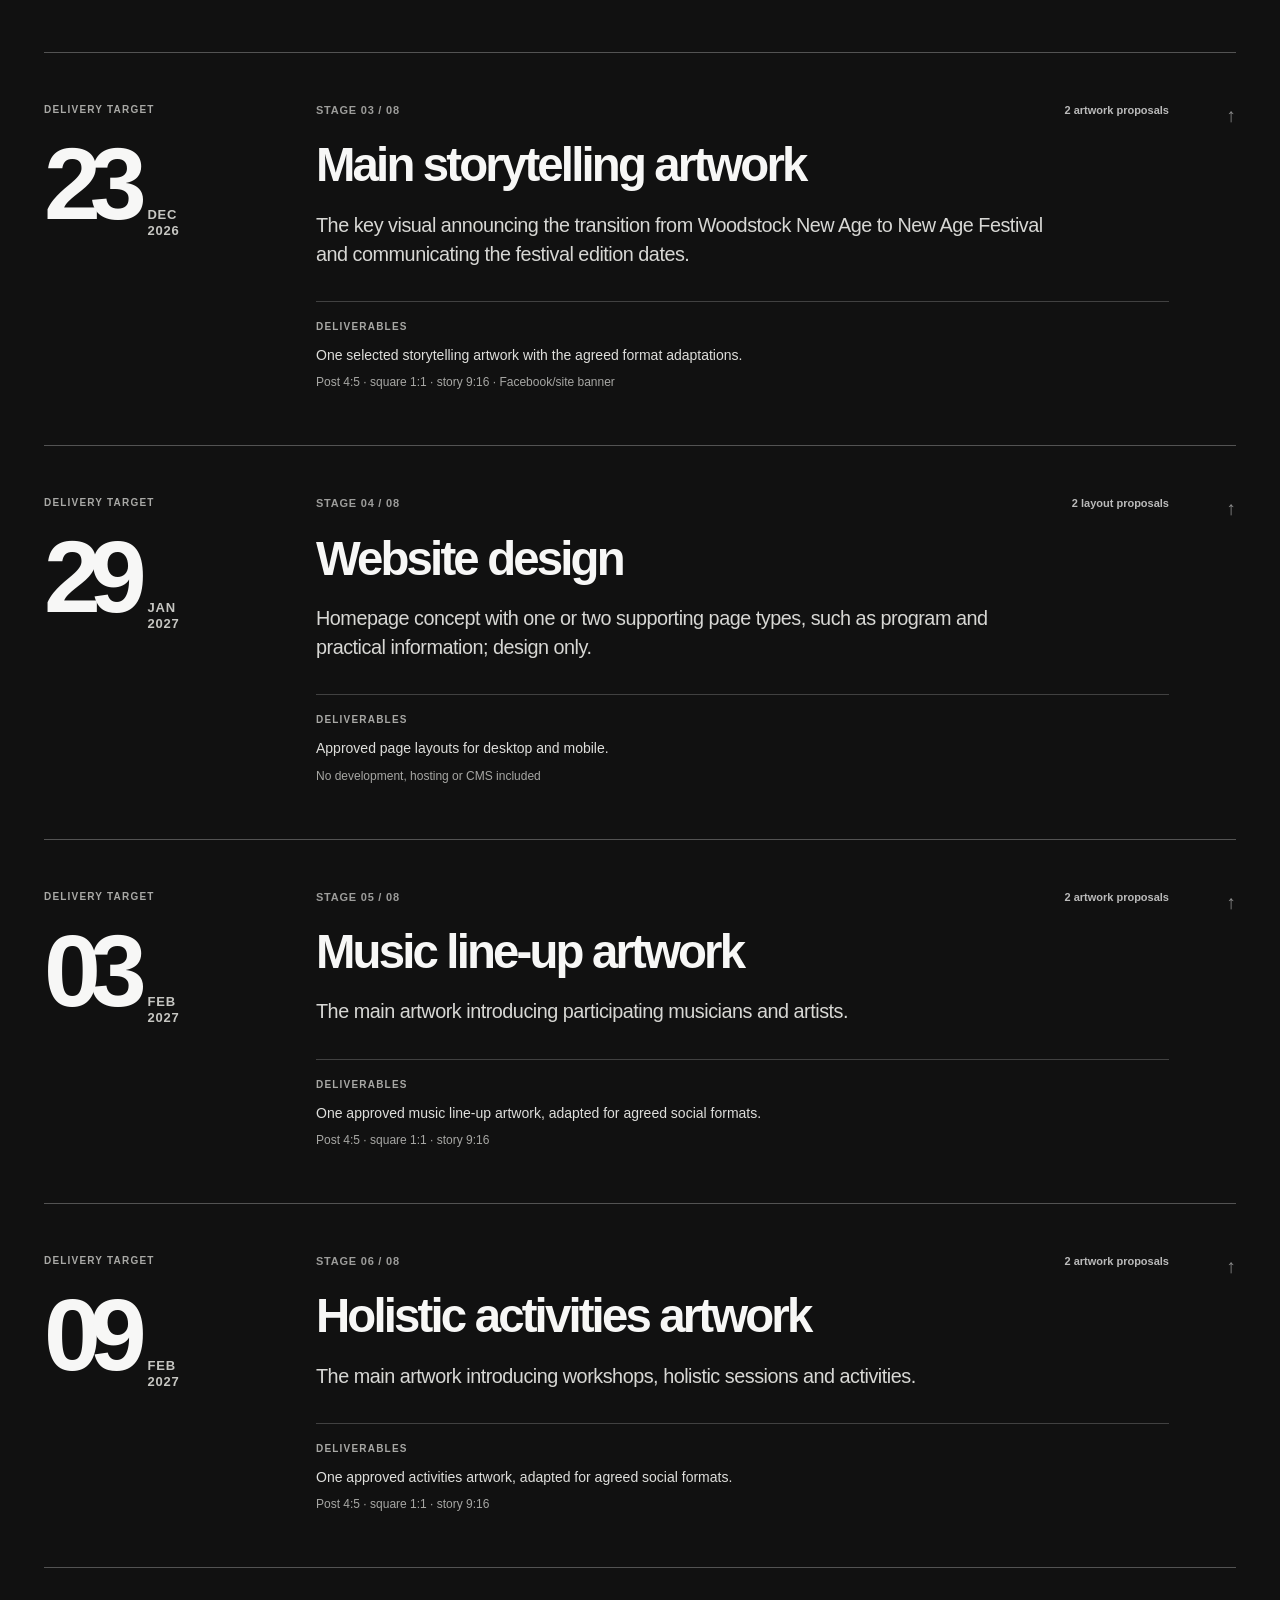
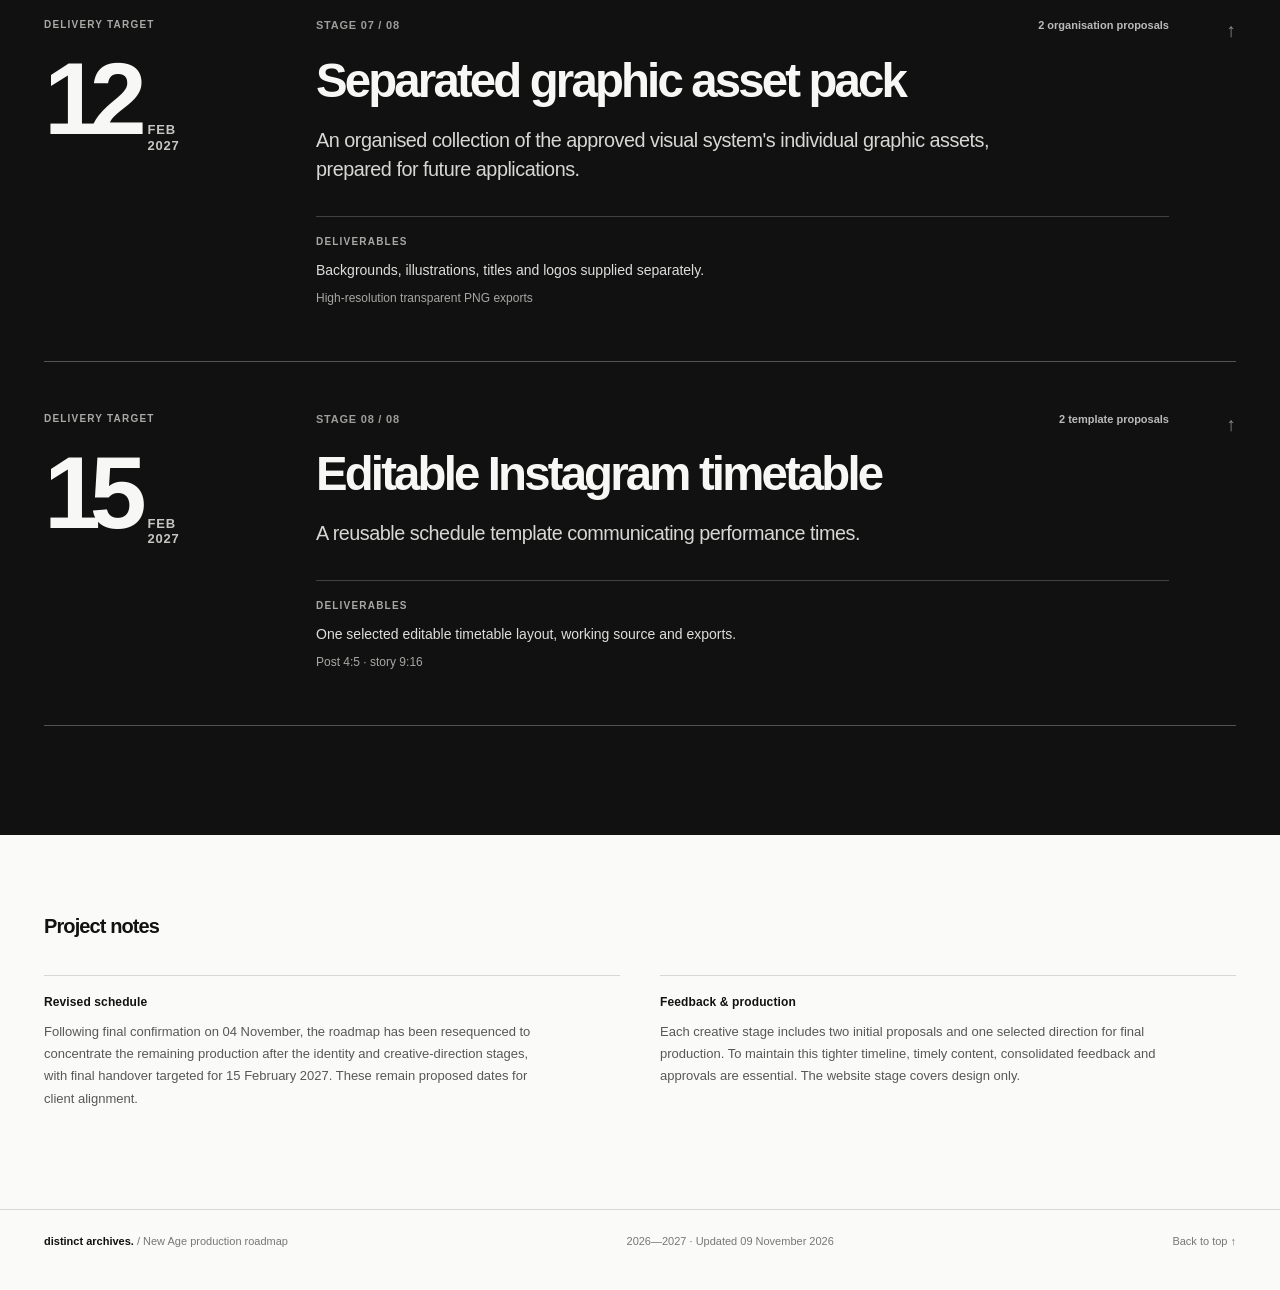
==== commit 30f51f2c: "Resequence New Age project roadmap around concurrent commitments with final delivery 15 Feb 2027" ====
--- a/new-age/index.html
+++ b/new-age/index.html
@@ -80,14 +80,14 @@
 <p class="subtitle">Rebranding & festival communication.<br>Eight stages. One clear production timeline.</p>
 <div class="project-baseline">
  <div><span class="label">Confirmed</span><strong class="value">04 November 2026</strong><p class="explanation">Final project confirmation received Wednesday evening.</p></div>
- <div><span class="label">First delivery target</span><strong class="value">17 November 2026</strong></div>
- <div><span class="label">Final delivery target</span><strong class="value">22 March 2027</strong></div>
+ <div><span class="label">First delivery target</span><strong class="value">23 November 2026</strong></div>
+ <div><span class="label">Final delivery target</span><strong class="value">15 February 2027</strong></div>
 </div>
 </section>
 <section class="timeline" id="timeline" aria-labelledby="timeline-heading">
 <div class="wrap"><div class="timeline-title"><div><span class="tiny-label">New Age / Production roadmap</span><h2 id="timeline-heading">Delivery timeline.</h2></div><p>Follow each milestone in order: target deadline, creative scope and final deliverables.</p></div>
 <div class="milestones"><article class="milestone" id="milestone-1" aria-labelledby="title-1">
-  <div class="deadline"><div class="tiny-label">DELIVERY TARGET</div><time datetime="2026-11-17" aria-label="17 November 2026"><span class="date-day">17</span><span class="date-month">NOV<br>2026</span></time></div>
+  <div class="deadline"><div class="tiny-label">DELIVERY TARGET</div><time datetime="2026-11-23" aria-label="23 November 2026"><span class="date-day">23</span><span class="date-month">NOV<br>2026</span></time></div>
   <div class="milestone-body"><div class="milestone-above"><span class="step-count">STAGE 01 / 08</span><span class="stage-type">2 logo proposals</span></div>
     <h3 id="title-1">Brand presentation &amp; logo identity</h3><p class="stage-description">Two creative directions presented; one selected direction refined into the final visual identity.</p>
     <div class="stage-deliverable"><div class="tiny-label">DELIVERABLES</div><p>Main logo, icon/avatar, colour and black-and-white versions.</p><div class="formats">SVG / AI · transparent PNG · JPG</div></div>
@@ -95,7 +95,7 @@
   <a href="#top" class="stage-arrow" aria-label="Back to top">↑</a>
 </article>
 <article class="milestone" id="milestone-2" aria-labelledby="title-2">
-  <div class="deadline"><div class="tiny-label">DELIVERY TARGET</div><time datetime="2026-11-17" aria-label="17 November 2026"><span class="date-day">17</span><span class="date-month">NOV<br>2026</span></time></div>
+  <div class="deadline"><div class="tiny-label">DELIVERY TARGET</div><time datetime="2026-12-03" aria-label="3 December 2026"><span class="date-day">03</span><span class="date-month">DEC<br>2026</span></time></div>
   <div class="milestone-body"><div class="milestone-above"><span class="step-count">STAGE 02 / 08</span><span class="stage-type">2 system proposals</span></div>
     <h3 id="title-2">Graphic identity system</h3><p class="stage-description">Two graphic-system directions; approved system includes 2–3 colours, 1–2 typefaces and 3–5 reusable graphic or illustration elements.</p>
     <div class="stage-deliverable"><div class="tiny-label">DELIVERABLES</div><p>Selected graphic system and reusable illustrations.</p><div class="formats">PDF reference · PNG / SVG</div></div>
@@ -103,7 +103,7 @@
   <a href="#top" class="stage-arrow" aria-label="Back to top">↑</a>
 </article>
 <article class="milestone" id="milestone-3" aria-labelledby="title-3">
-  <div class="deadline"><div class="tiny-label">DELIVERY TARGET</div><time datetime="2026-12-16" aria-label="16 December 2026"><span class="date-day">16</span><span class="date-month">DEC<br>2026</span></time></div>
+  <div class="deadline"><div class="tiny-label">DELIVERY TARGET</div><time datetime="2026-12-23" aria-label="23 December 2026"><span class="date-day">23</span><span class="date-month">DEC<br>2026</span></time></div>
   <div class="milestone-body"><div class="milestone-above"><span class="step-count">STAGE 03 / 08</span><span class="stage-type">2 artwork proposals</span></div>
     <h3 id="title-3">Main storytelling artwork</h3><p class="stage-description">The key visual announcing the transition from Woodstock New Age to New Age Festival and communicating the festival edition dates.</p>
     <div class="stage-deliverable"><div class="tiny-label">DELIVERABLES</div><p>One selected storytelling artwork with the agreed format adaptations.</p><div class="formats">Post 4:5 · square 1:1 · story 9:16 · Facebook/site banner</div></div>
@@ -111,7 +111,7 @@
   <a href="#top" class="stage-arrow" aria-label="Back to top">↑</a>
 </article>
 <article class="milestone" id="milestone-4" aria-labelledby="title-4">
-  <div class="deadline"><div class="tiny-label">DELIVERY TARGET</div><time datetime="2026-12-17" aria-label="17 December 2026"><span class="date-day">17</span><span class="date-month">DEC<br>2026</span></time></div>
+  <div class="deadline"><div class="tiny-label">DELIVERY TARGET</div><time datetime="2027-01-29" aria-label="29 January 2027"><span class="date-day">29</span><span class="date-month">JAN<br>2027</span></time></div>
   <div class="milestone-body"><div class="milestone-above"><span class="step-count">STAGE 04 / 08</span><span class="stage-type">2 layout proposals</span></div>
     <h3 id="title-4">Website design</h3><p class="stage-description">Homepage concept with one or two supporting page types, such as program and practical information; design only.</p>
     <div class="stage-deliverable"><div class="tiny-label">DELIVERABLES</div><p>Approved page layouts for desktop and mobile.</p><div class="formats">No development, hosting or CMS included</div></div>
@@ -119,7 +119,7 @@
   <a href="#top" class="stage-arrow" aria-label="Back to top">↑</a>
 </article>
 <article class="milestone" id="milestone-5" aria-labelledby="title-5">
-  <div class="deadline"><div class="tiny-label">DELIVERY TARGET</div><time datetime="2027-02-22" aria-label="22 February 2027"><span class="date-day">22</span><span class="date-month">FEB<br>2027</span></time></div>
+  <div class="deadline"><div class="tiny-label">DELIVERY TARGET</div><time datetime="2027-02-03" aria-label="3 February 2027"><span class="date-day">03</span><span class="date-month">FEB<br>2027</span></time></div>
   <div class="milestone-body"><div class="milestone-above"><span class="step-count">STAGE 05 / 08</span><span class="stage-type">2 artwork proposals</span></div>
     <h3 id="title-5">Music line-up artwork</h3><p class="stage-description">The main artwork introducing participating musicians and artists.</p>
     <div class="stage-deliverable"><div class="tiny-label">DELIVERABLES</div><p>One approved music line-up artwork, adapted for agreed social formats.</p><div class="formats">Post 4:5 · square 1:1 · story 9:16</div></div>
@@ -127,7 +127,7 @@
   <a href="#top" class="stage-arrow" aria-label="Back to top">↑</a>
 </article>
 <article class="milestone" id="milestone-6" aria-labelledby="title-6">
-  <div class="deadline"><div class="tiny-label">DELIVERY TARGET</div><time datetime="2027-03-04" aria-label="4 March 2027"><span class="date-day">04</span><span class="date-month">MAR<br>2027</span></time></div>
+  <div class="deadline"><div class="tiny-label">DELIVERY TARGET</div><time datetime="2027-02-09" aria-label="9 February 2027"><span class="date-day">09</span><span class="date-month">FEB<br>2027</span></time></div>
   <div class="milestone-body"><div class="milestone-above"><span class="step-count">STAGE 06 / 08</span><span class="stage-type">2 artwork proposals</span></div>
     <h3 id="title-6">Holistic activities artwork</h3><p class="stage-description">The main artwork introducing workshops, holistic sessions and activities.</p>
     <div class="stage-deliverable"><div class="tiny-label">DELIVERABLES</div><p>One approved activities artwork, adapted for agreed social formats.</p><div class="formats">Post 4:5 · square 1:1 · story 9:16</div></div>
@@ -135,7 +135,7 @@
   <a href="#top" class="stage-arrow" aria-label="Back to top">↑</a>
 </article>
 <article class="milestone" id="milestone-7" aria-labelledby="title-7">
-  <div class="deadline"><div class="tiny-label">DELIVERY TARGET</div><time datetime="2027-03-04" aria-label="4 March 2027"><span class="date-day">04</span><span class="date-month">MAR<br>2027</span></time></div>
+  <div class="deadline"><div class="tiny-label">DELIVERY TARGET</div><time datetime="2027-02-12" aria-label="12 February 2027"><span class="date-day">12</span><span class="date-month">FEB<br>2027</span></time></div>
   <div class="milestone-body"><div class="milestone-above"><span class="step-count">STAGE 07 / 08</span><span class="stage-type">2 organisation proposals</span></div>
     <h3 id="title-7">Separated graphic asset pack</h3><p class="stage-description">An organised collection of the approved visual system&#39;s individual graphic assets, prepared for future applications.</p>
     <div class="stage-deliverable"><div class="tiny-label">DELIVERABLES</div><p>Backgrounds, illustrations, titles and logos supplied separately.</p><div class="formats">High-resolution transparent PNG exports</div></div>
@@ -143,7 +143,7 @@
   <a href="#top" class="stage-arrow" aria-label="Back to top">↑</a>
 </article>
 <article class="milestone" id="milestone-8" aria-labelledby="title-8">
-  <div class="deadline"><div class="tiny-label">DELIVERY TARGET</div><time datetime="2027-03-22" aria-label="22 March 2027"><span class="date-day">22</span><span class="date-month">MAR<br>2027</span></time></div>
+  <div class="deadline"><div class="tiny-label">DELIVERY TARGET</div><time datetime="2027-02-15" aria-label="15 February 2027"><span class="date-day">15</span><span class="date-month">FEB<br>2027</span></time></div>
   <div class="milestone-body"><div class="milestone-above"><span class="step-count">STAGE 08 / 08</span><span class="stage-type">2 template proposals</span></div>
     <h3 id="title-8">Editable Instagram timetable</h3><p class="stage-description">A reusable schedule template communicating performance times.</p>
     <div class="stage-deliverable"><div class="tiny-label">DELIVERABLES</div><p>One selected editable timetable layout, working source and exports.</p><div class="formats">Post 4:5 · story 9:16</div></div>
@@ -154,8 +154,8 @@
 <section class="notes wrap" id="notes" aria-labelledby="notes-title">
 <h2 id="notes-title">Project notes</h2>
 <div class="notes-grid">
-<article><h3>Revised schedule</h3><p>Following the extended response period and final confirmation on 04 November, every milestone is now planned five calendar days later than the previously revised roadmap. These target dates are proposed for client alignment.</p></article>
-<article><h3>Feedback & production</h3><p>Each creative stage includes two initial proposals and one selected direction for final production. Timely content, consolidated feedback and approval are required to maintain subsequent dates. The website stage covers design only.</p></article>
+<article><h3>Revised schedule</h3><p>Following final confirmation on 04 November, the roadmap has been resequenced to concentrate the remaining production after the identity and creative-direction stages, with final handover targeted for 15 February 2027. These remain proposed dates for client alignment.</p></article>
+<article><h3>Feedback & production</h3><p>Each creative stage includes two initial proposals and one selected direction for final production. To maintain this tighter timeline, timely content, consolidated feedback and approvals are essential. The website stage covers design only.</p></article>
 </div>
 </section>
 </main>
